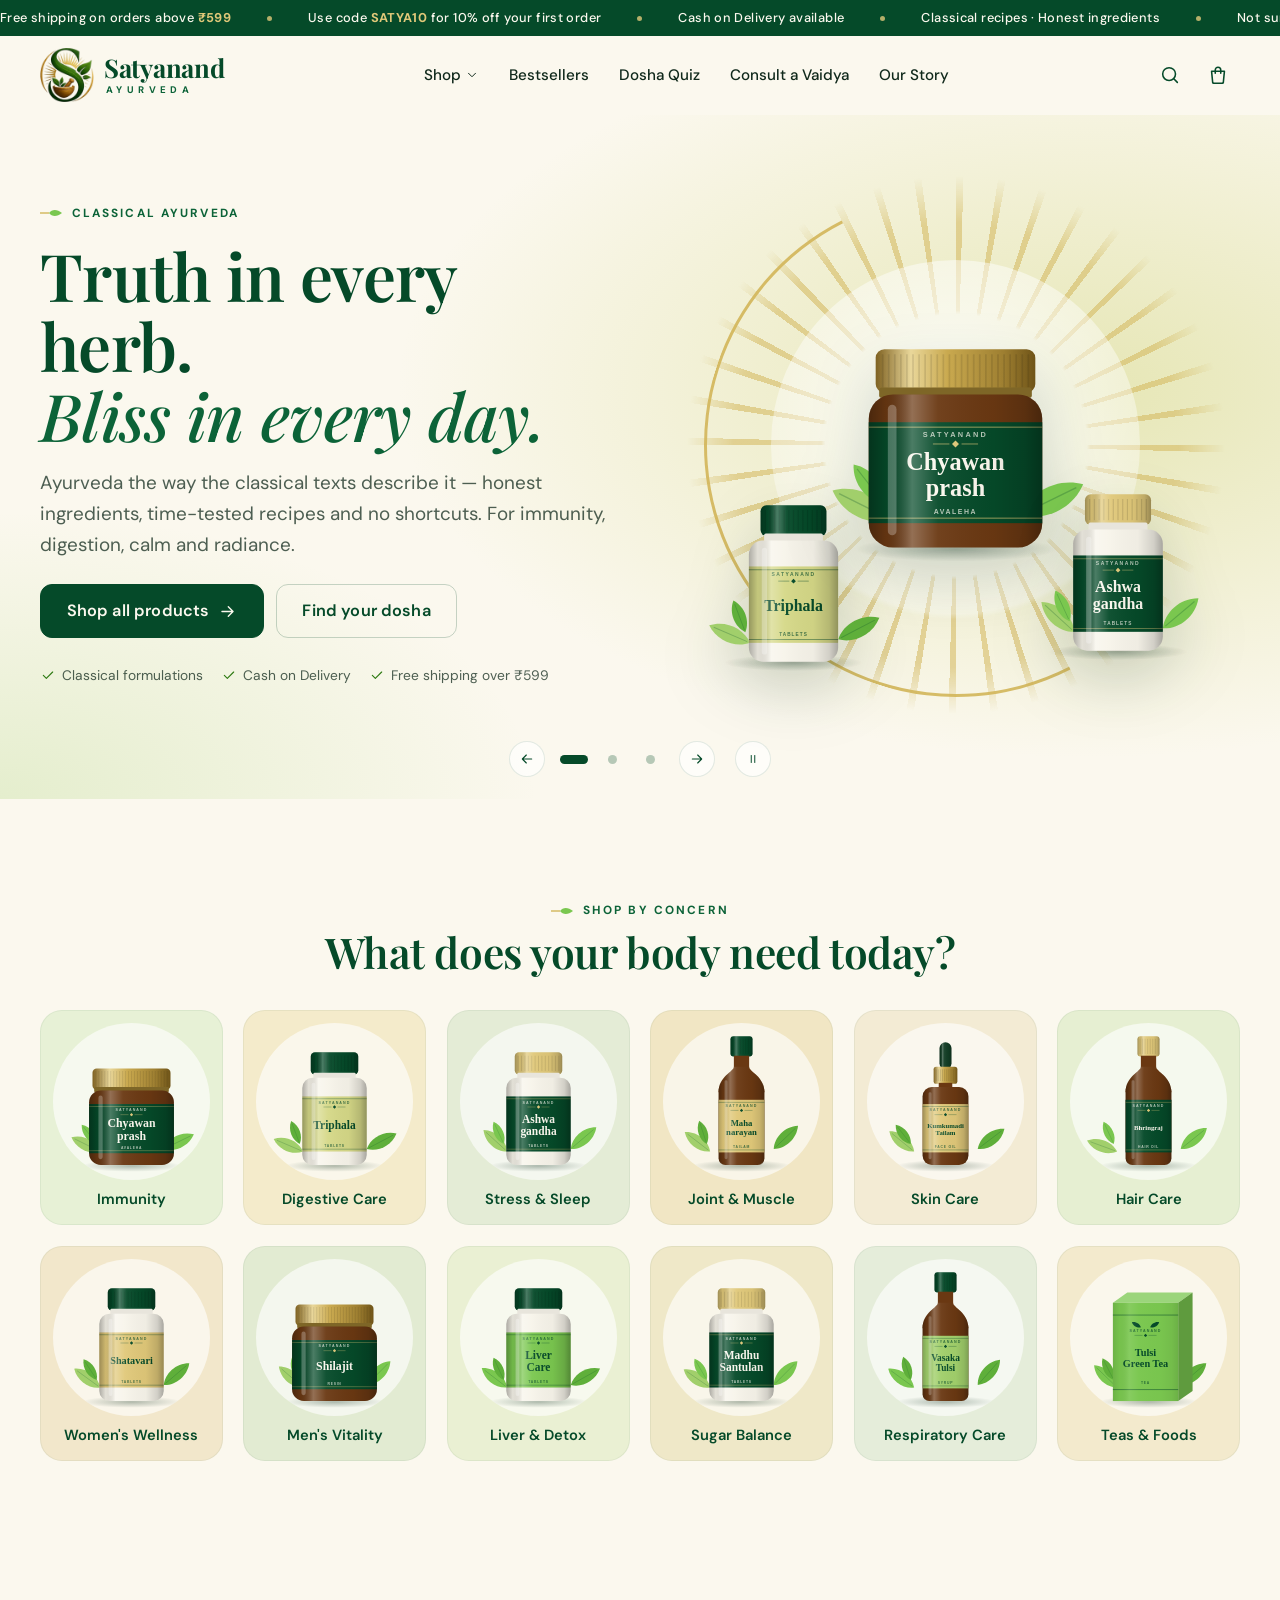
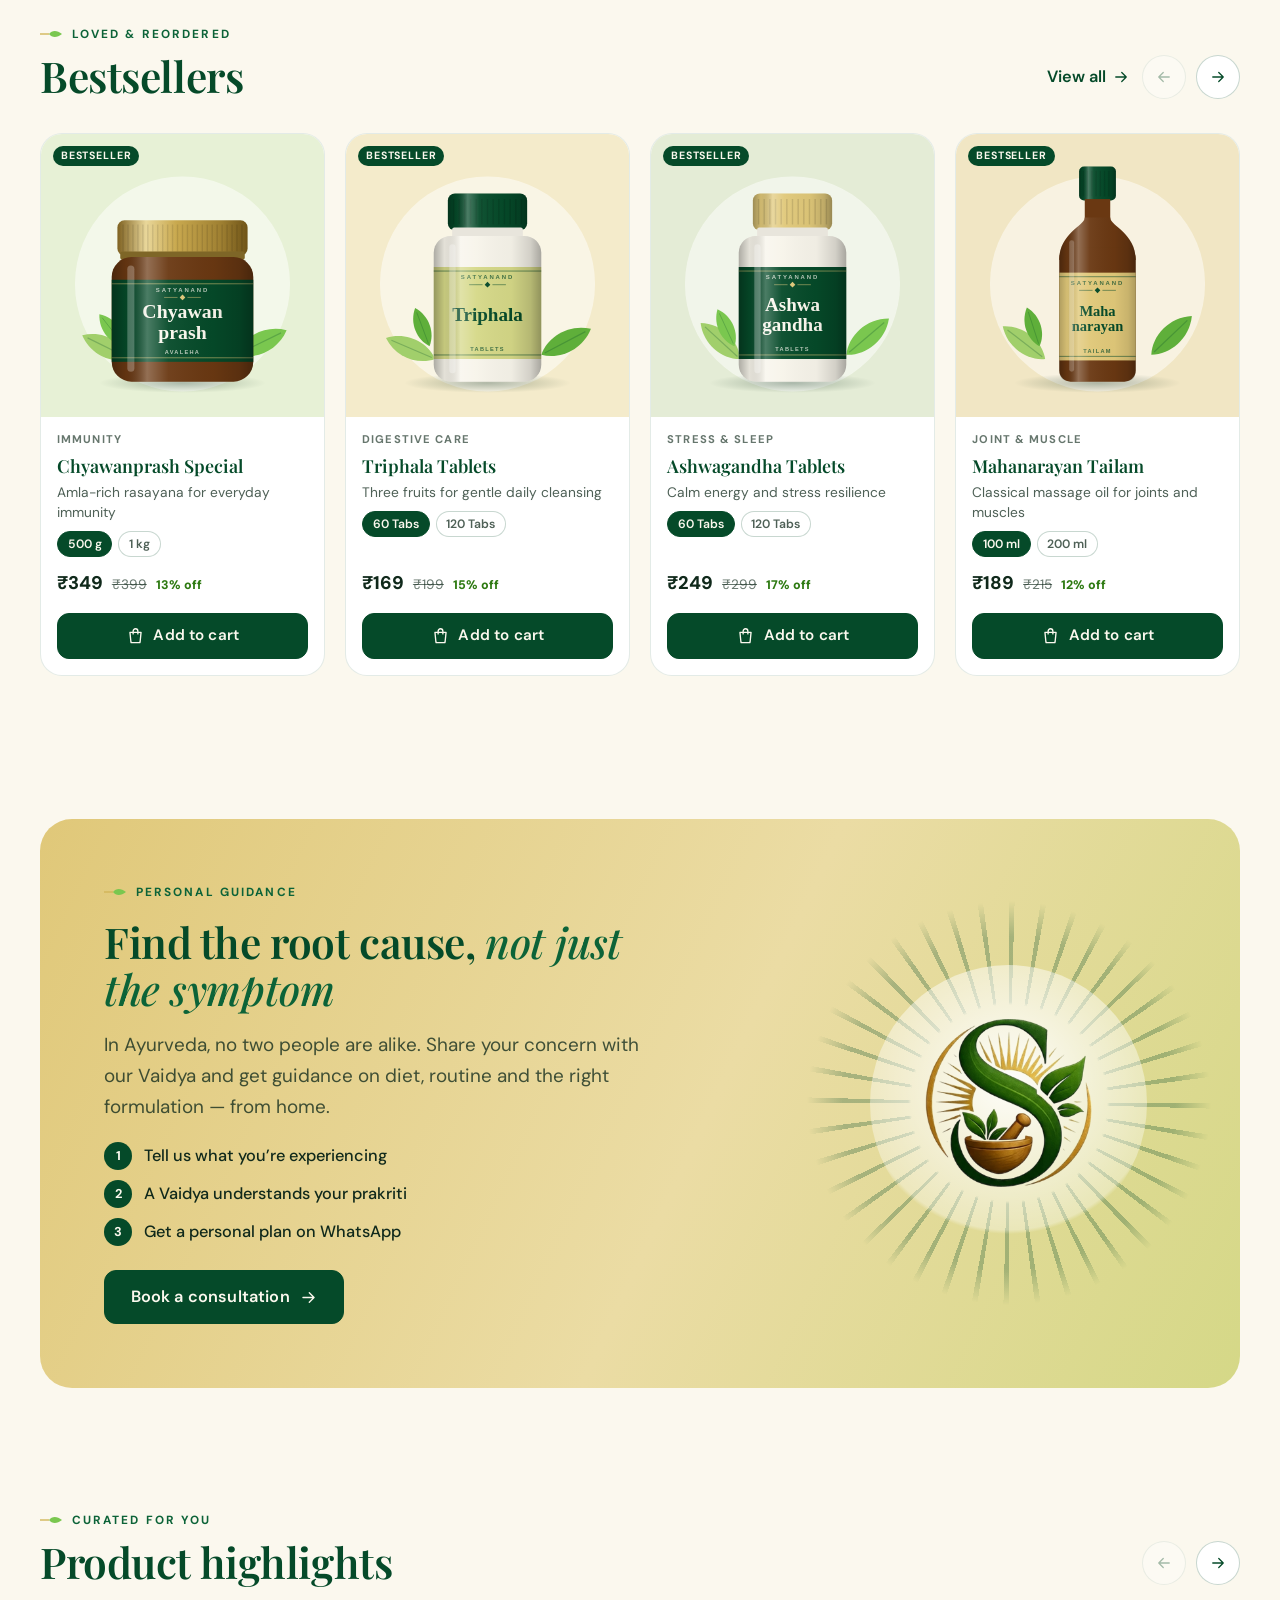
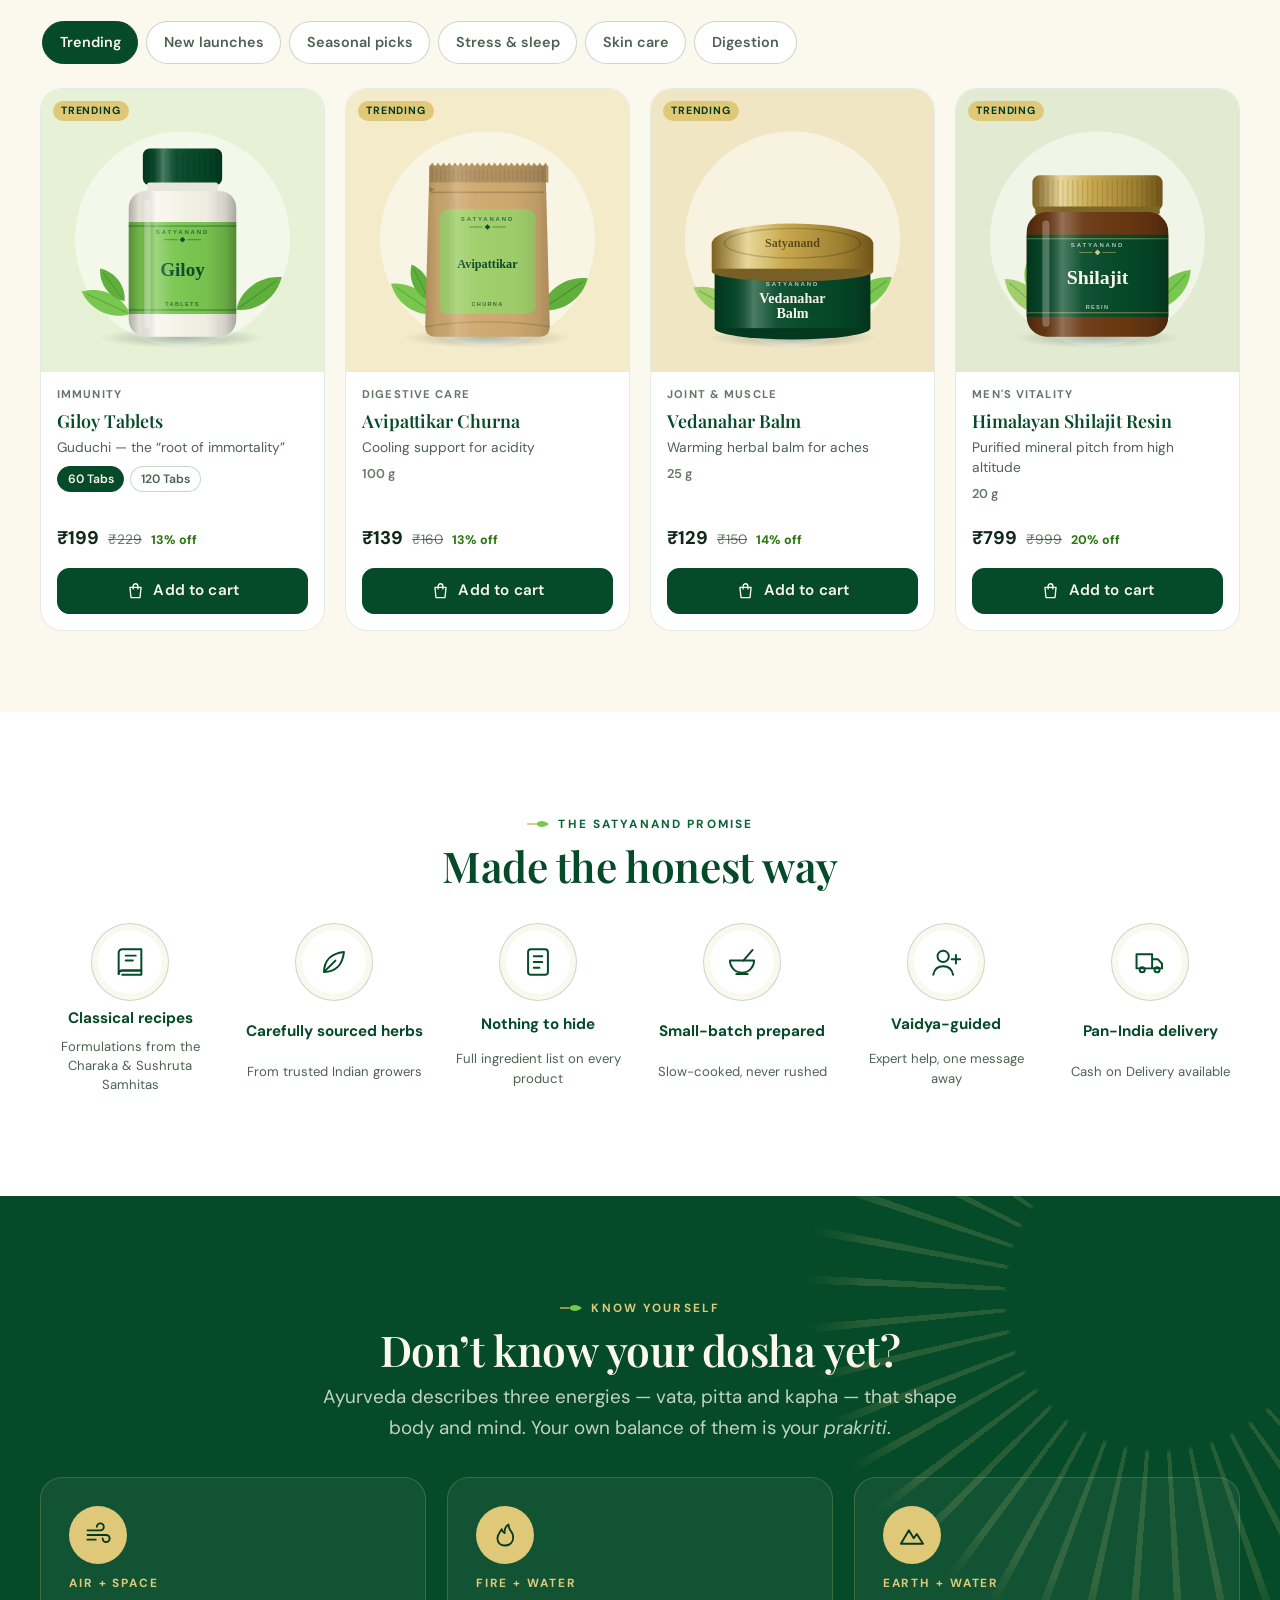
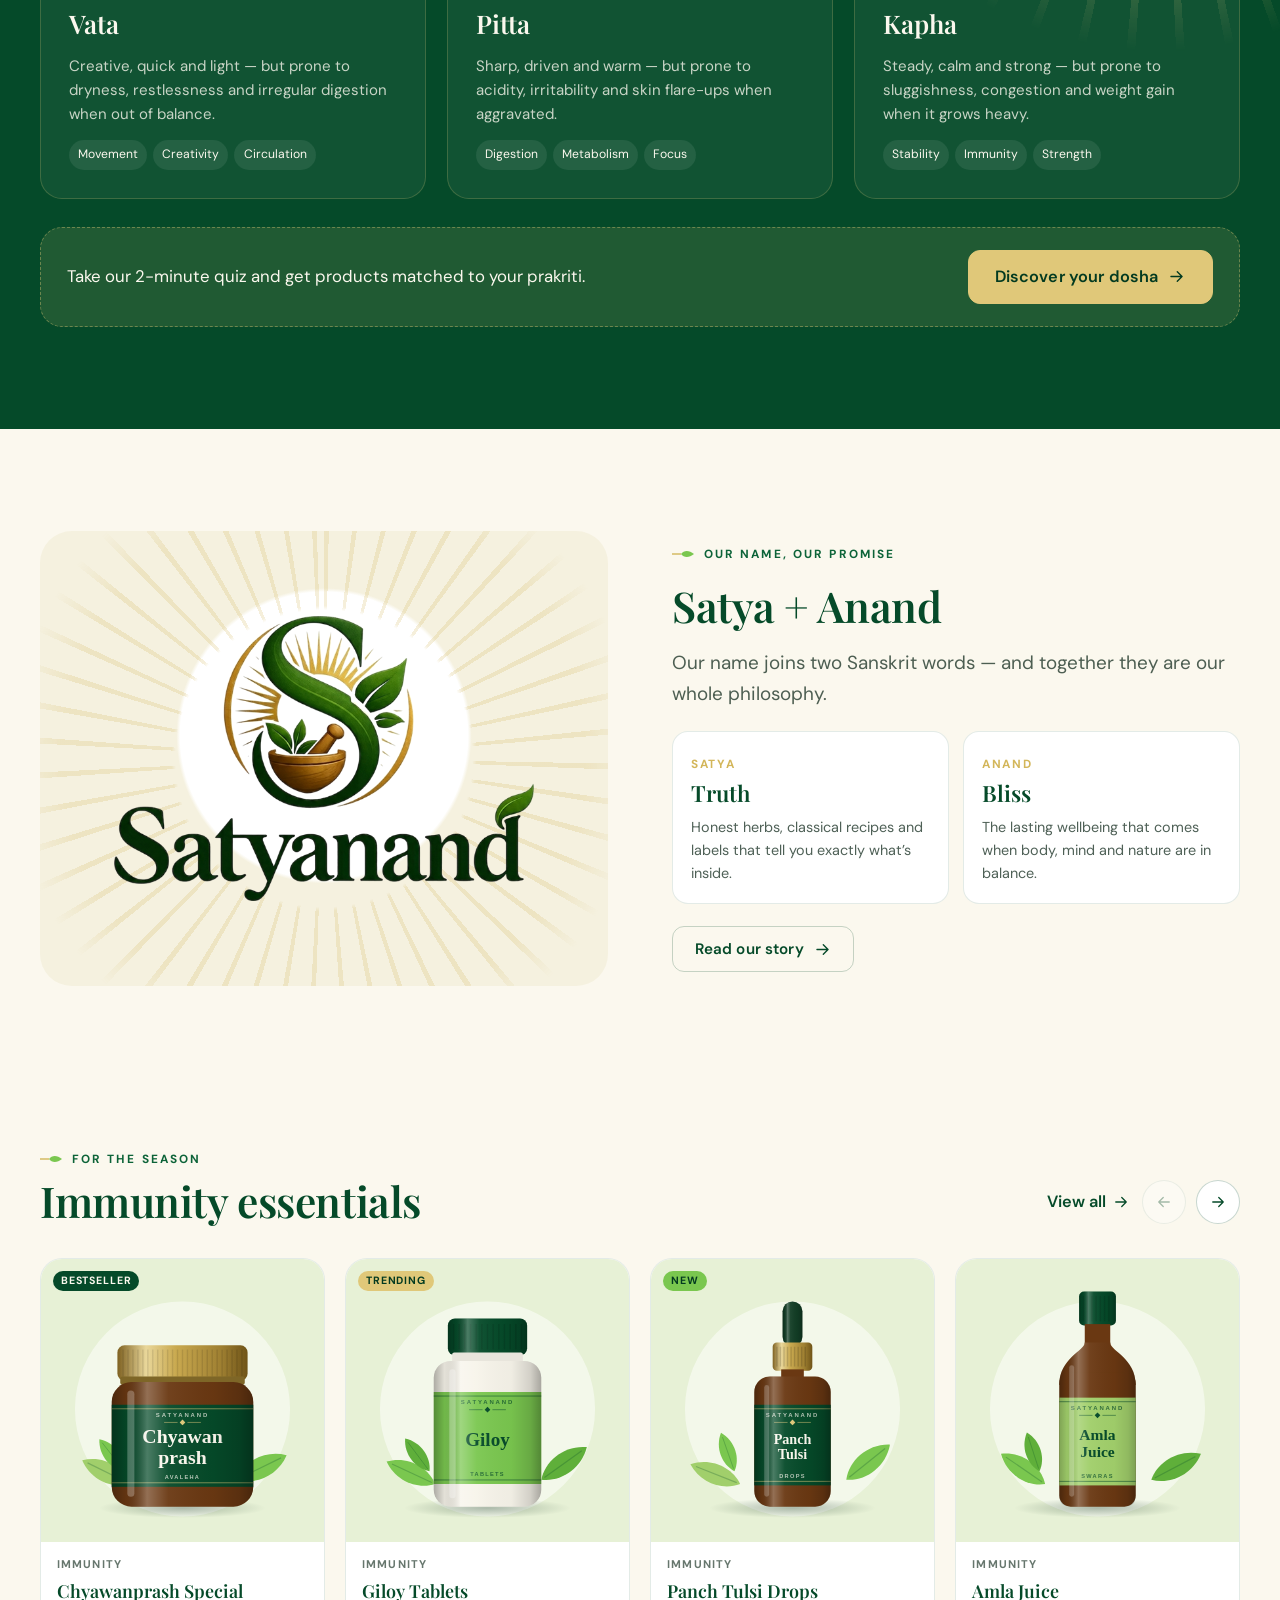
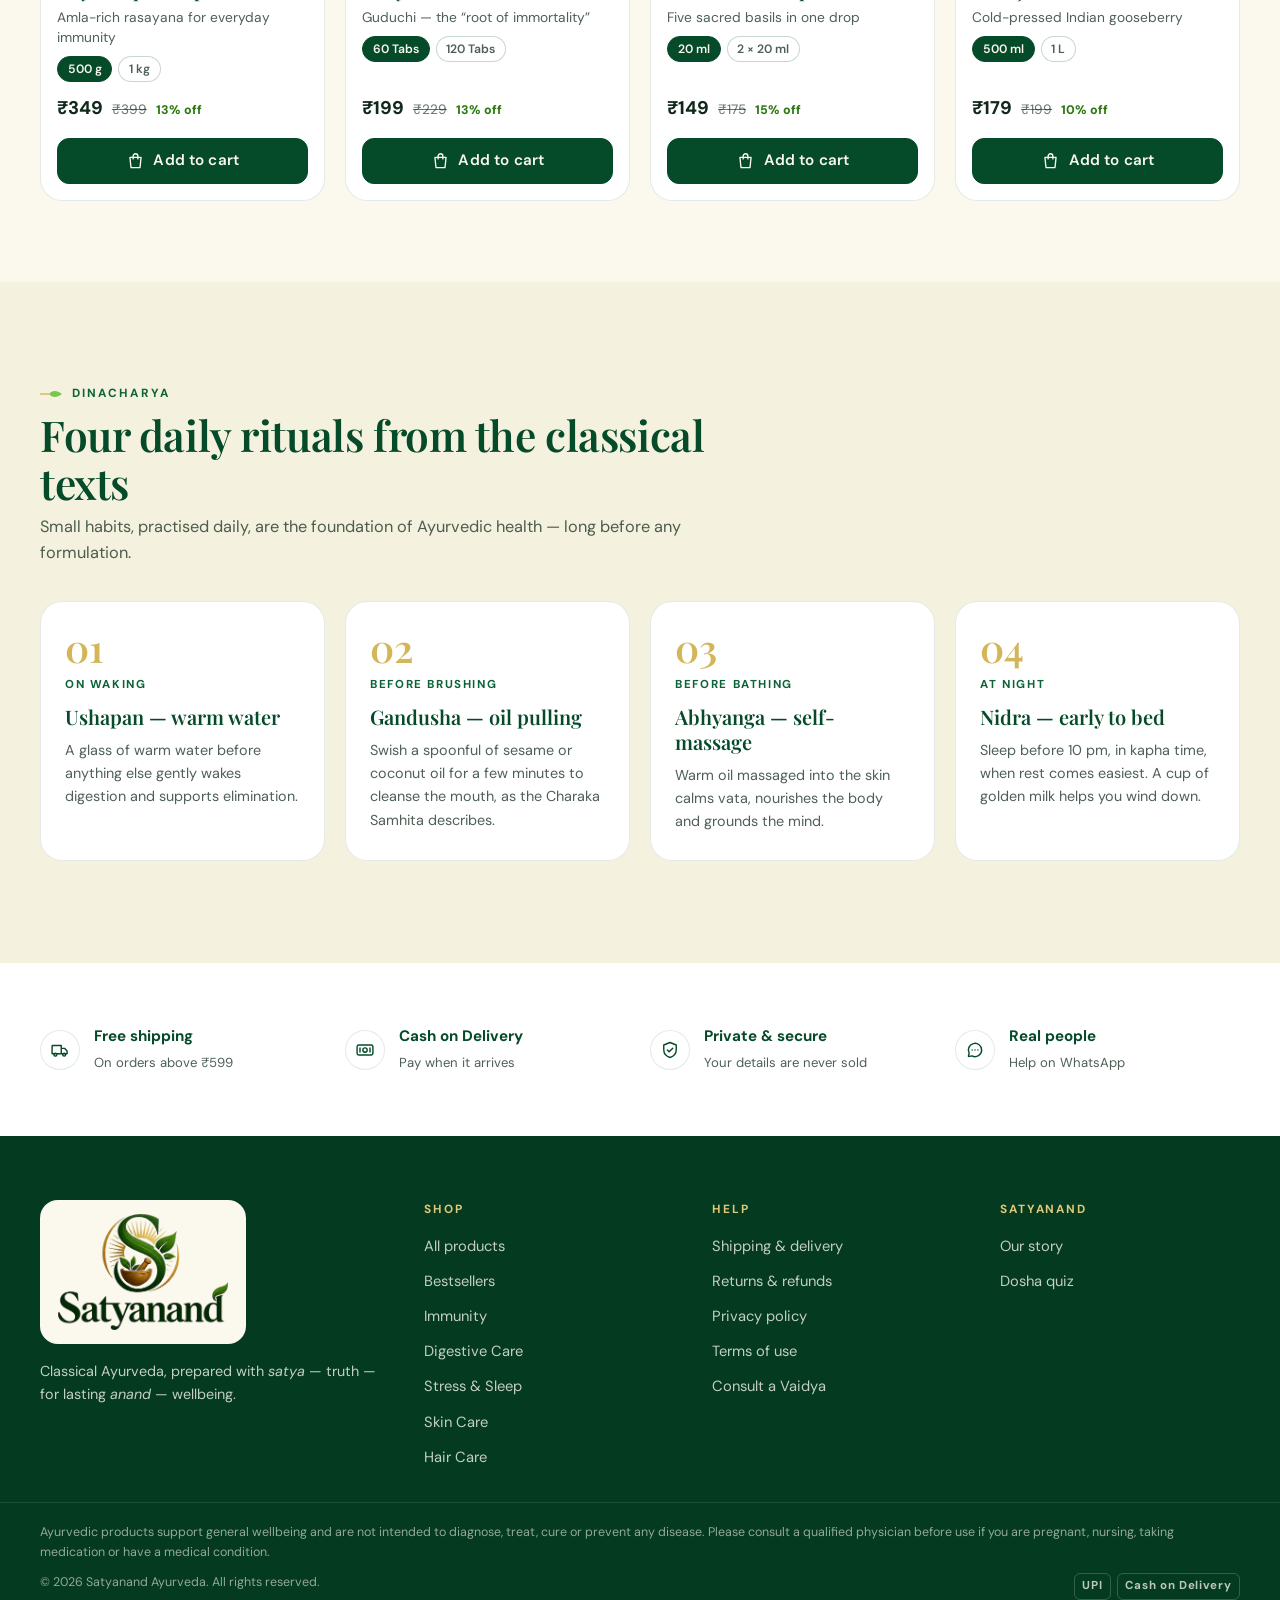
==== index.html @ 4343bd5f "Satyanand Ayurveda storefront Static Ayurvedic e-commerce site: home, shop with faceted filters, pro" ====
<!doctype html>
<html lang="en-IN">
<head>
<meta charset="utf-8">
<meta name="viewport" content="width=device-width, initial-scale=1, viewport-fit=cover">
<title>Satyanand Ayurveda — Authentic Ayurvedic Products Online</title>
<meta name="description" content="Classical Ayurvedic formulations for immunity, digestion, stress, skin and hair — honestly made. Free shipping above ₹599, Cash on Delivery across India.">
<meta name="theme-color" content="#054A29">
<meta property="og:type" content="website">
<meta property="og:site_name" content="Satyanand Ayurveda">
<meta property="og:title" content="Satyanand Ayurveda — Authentic Ayurvedic Products Online">
<meta property="og:description" content="Classical Ayurvedic formulations for immunity, digestion, stress, skin and hair — honestly made. Free shipping above ₹599, Cash on Delivery across India.">
<meta property="og:image" content="assets/img/og-image.jpg">
<meta name="twitter:card" content="summary_large_image">
<link rel="icon" type="image/png" sizes="32x32" href="assets/img/favicon-32.png">
<link rel="apple-touch-icon" href="assets/img/apple-touch-icon.png">
<link rel="manifest" href="site.webmanifest">
<link rel="preconnect" href="https://fonts.googleapis.com">
<link rel="preconnect" href="https://fonts.gstatic.com" crossorigin>
<link rel="stylesheet" href="https://fonts.googleapis.com/css2?family=DM+Sans:opsz,wght@9..40,400..800&family=Playfair+Display:ital,wght@0,500..800;1,500..600&display=swap">
<link rel="stylesheet" href="assets/css/style.css?v=1">
<script>document.documentElement.classList.add('js')</script>
<script defer src="assets/js/config.js?v=1"></script>
<script defer src="assets/js/catalog.js?v=1"></script>
<script defer src="assets/js/packshot.js?v=1"></script>
<script defer src="assets/js/store.js?v=1"></script>
<script defer src="assets/js/home.js?v=1"></script>
</head>
<body data-page="home">

<a class="skip" href="#main">Skip to content</a>

<div class="announce" role="region" aria-label="Offers">
  <div class="announce__track">
    <div class="announce__group">
      <span>Free shipping on orders above <b>₹599</b></span><span class="announce__dot"></span>
      <span>Use code <b>SATYA10</b> for 10% off your first order</span><span class="announce__dot"></span>
      <span>Cash on Delivery available</span><span class="announce__dot"></span>
      <span>Classical recipes · Honest ingredients</span><span class="announce__dot"></span>
      <span>Not sure what to take? <b>Ask us on WhatsApp</b></span><span class="announce__dot"></span>
      <span>Free shipping on orders above <b>₹599</b></span><span class="announce__dot"></span>
      <span>Use code <b>SATYA10</b> for 10% off your first order</span><span class="announce__dot"></span>
      <span>Cash on Delivery available</span><span class="announce__dot"></span>
      <span>Classical recipes · Honest ingredients</span><span class="announce__dot"></span>
      <span>Not sure what to take? <b>Ask us on WhatsApp</b></span><span class="announce__dot"></span>
    </div>
    <div class="announce__group" aria-hidden="true">
      <span>Free shipping on orders above <b>₹599</b></span><span class="announce__dot"></span>
      <span>Use code <b>SATYA10</b> for 10% off your first order</span><span class="announce__dot"></span>
      <span>Cash on Delivery available</span><span class="announce__dot"></span>
      <span>Classical recipes · Honest ingredients</span><span class="announce__dot"></span>
      <span>Not sure what to take? <b>Ask us on WhatsApp</b></span><span class="announce__dot"></span>
      <span>Free shipping on orders above <b>₹599</b></span><span class="announce__dot"></span>
      <span>Use code <b>SATYA10</b> for 10% off your first order</span><span class="announce__dot"></span>
      <span>Cash on Delivery available</span><span class="announce__dot"></span>
      <span>Classical recipes · Honest ingredients</span><span class="announce__dot"></span>
      <span>Not sure what to take? <b>Ask us on WhatsApp</b></span><span class="announce__dot"></span>
    </div>
  </div>
</div>

<header class="site-header" data-header>
  <div class="wrap site-header__inner">
    <button class="icon-btn menu-btn" type="button" data-menu-open aria-controls="menu" aria-expanded="false" aria-label="Open menu"><svg class="i" viewBox="0 0 24 24" width="24" height="24" fill="none" stroke="currentColor" stroke-width="1.7" stroke-linecap="round" stroke-linejoin="round" aria-hidden="true" focusable="false"><path d="M4 7h16M4 12h16M4 17h11"/></svg></button>

    <a class="brand" href="index.html" aria-label="Satyanand Ayurveda — home">
      <img src="assets/img/emblem-128.png" alt="" width="54" height="54">
      <span class="brand__text"><span class="brand__name">Satyanand</span><span class="brand__sub">Ayurveda</span></span>
    </a>

    <nav class="primary-nav" aria-label="Main">
      <ul>
        <li class="has-mega">
          <a href="shop.html" data-nav="shop">Shop <svg class="i caret" viewBox="0 0 24 24" width="24" height="24" fill="none" stroke="currentColor" stroke-width="1.7" stroke-linecap="round" stroke-linejoin="round" aria-hidden="true" focusable="false"><path d="m6 9 6 6 6-6"/></svg></a>
          <div class="mega">
            <div class="wrap mega__inner">
              <div>
                <p class="mega__title">Everyday health</p>
                <ul class="mega__list">
                  <li><a href="shop.html?cat=immunity">Immunity<small>Everyday defence</small></a></li>
                  <li><a href="shop.html?cat=digestion">Digestive Care<small>Kindle agni, soothe the gut</small></a></li>
                  <li><a href="shop.html?cat=stress-sleep">Stress &amp; Sleep<small>A calmer mind, deeper rest</small></a></li>
                  <li><a href="shop.html?cat=joint-care">Joint &amp; Muscle<small>Move freely</small></a></li>
                  <li><a href="shop.html?cat=respiratory">Respiratory Care<small>Breathe easy</small></a></li>
                </ul>
              </div>
              <div>
                <p class="mega__title">Beauty &amp; vitality</p>
                <ul class="mega__list">
                  <li><a href="shop.html?cat=skin-care">Skin Care<small>Radiance through ritual</small></a></li>
                  <li><a href="shop.html?cat=hair-care">Hair Care<small>Rooted and strong</small></a></li>
                  <li><a href="shop.html?cat=womens-wellness">Women’s Wellness<small>Balance through every phase</small></a></li>
                  <li><a href="shop.html?cat=mens-vitality">Men’s Vitality<small>Stamina and strength</small></a></li>
                </ul>
              </div>
              <div>
                <p class="mega__title">Care &amp; kitchen</p>
                <ul class="mega__list">
                  <li><a href="shop.html?cat=liver-detox">Liver &amp; Detox<small>Cleanse and restore</small></a></li>
                  <li><a href="shop.html?cat=sugar-balance">Sugar Balance<small>Healthy metabolism</small></a></li>
                  <li><a href="shop.html?cat=teas-foods">Teas &amp; Foods<small>Ayurveda for your kitchen</small></a></li>
                  <li><a href="shop.html">All products<small>The full range</small></a></li>
                </ul>
              </div>
              <div class="mega__promo">
                <h3>Know your dosha, choose better</h3>
                <p>Ten questions, two minutes, products matched to your prakriti.</p>
                <a class="btn btn--gold btn--sm" href="dosha-quiz.html">Take the quiz <svg class="i" viewBox="0 0 24 24" width="24" height="24" fill="none" stroke="currentColor" stroke-width="1.7" stroke-linecap="round" stroke-linejoin="round" aria-hidden="true" focusable="false"><path d="M5 12h14M13 6l6 6-6 6"/></svg></a>
              </div>
            </div>
          </div>
        </li>
        <li><a href="shop.html?badge=bestseller" data-nav="bestsellers">Bestsellers</a></li>
        <li><a href="dosha-quiz.html" data-nav="quiz">Dosha Quiz</a></li>
        <li><a href="consult.html" data-nav="consult">Consult a Vaidya</a></li>
        <li><a href="about.html" data-nav="about">Our Story</a></li>
      </ul>
    </nav>

    <div class="site-header__actions">
      <button class="icon-btn" type="button" data-search-open aria-controls="search" aria-expanded="false" aria-label="Search products"><svg class="i" viewBox="0 0 24 24" width="24" height="24" fill="none" stroke="currentColor" stroke-width="1.7" stroke-linecap="round" stroke-linejoin="round" aria-hidden="true" focusable="false"><circle cx="11" cy="11" r="7"/><path d="m20 20-3.6-3.6"/></svg></button>
      <button class="icon-btn cart-btn" type="button" data-cart-open aria-controls="cart" aria-expanded="false" aria-label="Cart"><svg class="i" viewBox="0 0 24 24" width="24" height="24" fill="none" stroke="currentColor" stroke-width="1.7" stroke-linecap="round" stroke-linejoin="round" aria-hidden="true" focusable="false"><path d="M5 8h14l-1.2 12.2a1 1 0 0 1-1 .8H7.2a1 1 0 0 1-1-.8L5 8Z"/><path d="M9 10V6.5a3 3 0 0 1 6 0V10"/></svg><span class="cart-count" data-cart-count hidden>0</span></button>
    </div>
  </div>
</header>

<div class="drawer drawer--left" id="menu" role="dialog" aria-modal="true" aria-label="Menu" hidden>
  <div class="drawer__scrim" data-close></div>
  <div class="drawer__panel">
    <div class="drawer__head">
      <a class="brand" href="index.html" aria-label="Satyanand Ayurveda — home">
        <img src="assets/img/emblem-128.png" alt="" width="44" height="44">
        <span class="brand__text"><span class="brand__name">Satyanand</span><span class="brand__sub">Ayurveda</span></span>
      </a>
      <button class="icon-btn" type="button" data-close aria-label="Close menu"><svg class="i" viewBox="0 0 24 24" width="24" height="24" fill="none" stroke="currentColor" stroke-width="1.7" stroke-linecap="round" stroke-linejoin="round" aria-hidden="true" focusable="false"><path d="M6 6l12 12M18 6 6 18"/></svg></button>
    </div>
    <div class="drawer__body">
      <nav class="menu-nav" aria-label="Menu">
        <a href="shop.html">Shop all <svg class="i" viewBox="0 0 24 24" width="24" height="24" fill="none" stroke="currentColor" stroke-width="1.7" stroke-linecap="round" stroke-linejoin="round" aria-hidden="true" focusable="false"><path d="M5 12h14M13 6l6 6-6 6"/></svg></a>
        <a href="shop.html?badge=bestseller">Bestsellers <svg class="i" viewBox="0 0 24 24" width="24" height="24" fill="none" stroke="currentColor" stroke-width="1.7" stroke-linecap="round" stroke-linejoin="round" aria-hidden="true" focusable="false"><path d="M5 12h14M13 6l6 6-6 6"/></svg></a>
        <a href="dosha-quiz.html">Dosha Quiz <svg class="i" viewBox="0 0 24 24" width="24" height="24" fill="none" stroke="currentColor" stroke-width="1.7" stroke-linecap="round" stroke-linejoin="round" aria-hidden="true" focusable="false"><path d="M5 12h14M13 6l6 6-6 6"/></svg></a>
        <a href="consult.html">Consult a Vaidya <svg class="i" viewBox="0 0 24 24" width="24" height="24" fill="none" stroke="currentColor" stroke-width="1.7" stroke-linecap="round" stroke-linejoin="round" aria-hidden="true" focusable="false"><path d="M5 12h14M13 6l6 6-6 6"/></svg></a>
        <a href="about.html">Our Story <svg class="i" viewBox="0 0 24 24" width="24" height="24" fill="none" stroke="currentColor" stroke-width="1.7" stroke-linecap="round" stroke-linejoin="round" aria-hidden="true" focusable="false"><path d="M5 12h14M13 6l6 6-6 6"/></svg></a>
      </nav>
      <p class="menu-label">Shop by category</p>
      <div class="menu-cats">
        <a href="shop.html?cat=immunity">Immunity</a>
        <a href="shop.html?cat=digestion">Digestive Care</a>
        <a href="shop.html?cat=stress-sleep">Stress &amp; Sleep</a>
        <a href="shop.html?cat=joint-care">Joint &amp; Muscle</a>
        <a href="shop.html?cat=skin-care">Skin Care</a>
        <a href="shop.html?cat=hair-care">Hair Care</a>
        <a href="shop.html?cat=womens-wellness">Women’s Wellness</a>
        <a href="shop.html?cat=mens-vitality">Men’s Vitality</a>
        <a href="shop.html?cat=liver-detox">Liver &amp; Detox</a>
        <a href="shop.html?cat=sugar-balance">Sugar Balance</a>
        <a href="shop.html?cat=respiratory">Respiratory</a>
        <a href="shop.html?cat=teas-foods">Teas &amp; Foods</a>
      </div>
      <div data-wa-wrap>
        <p class="menu-label">Need help choosing?</p>
        <a class="btn btn--wa btn--block" style="margin-top:10px" href="#" data-wa="Hello Satyanand Ayurveda, I'd like help choosing a product."><svg class="i" viewBox="0 0 24 24" width="24" height="24" aria-hidden="true" focusable="false"><path fill="currentColor" d="M12.04 2a9.9 9.9 0 0 0-8.59 14.86L2 22l5.27-1.38A9.9 9.9 0 1 0 12.04 2Zm0 18.13a8.2 8.2 0 0 1-4.19-1.15l-.3-.18-3.12.82.83-3.04-.2-.31a8.23 8.23 0 1 1 6.98 3.86Zm4.51-6.16c-.25-.12-1.47-.72-1.7-.8-.23-.09-.39-.13-.56.12-.16.25-.64.8-.79.97-.14.16-.29.19-.54.06a6.73 6.73 0 0 1-3.34-2.92c-.25-.43.25-.4.72-1.34.08-.16.04-.3-.02-.43l-.76-1.83c-.2-.48-.4-.41-.56-.42h-.47a.9.9 0 0 0-.66.31 2.76 2.76 0 0 0-.86 2.05 4.8 4.8 0 0 0 1 2.55 11 11 0 0 0 4.2 3.71c1.57.68 2.18.73 2.97.62.48-.07 1.47-.6 1.68-1.18.2-.58.2-1.08.14-1.18-.06-.1-.23-.17-.48-.29Z"/></svg> Chat on WhatsApp</a>
      </div>
    </div>
  </div>
</div>

<main id="main">

  <!-- ============ HERO ============ -->
  <section class="hero" data-hero aria-roledescription="carousel" aria-label="Featured">
    <div class="hero__viewport">
      <div class="hero__track" data-hero-track aria-live="off">

        <div class="slide slide--cream" role="group" aria-roledescription="slide" aria-label="1 of 3">
          <div class="wrap slide__inner">
            <div class="slide__text">
              <span class="eyebrow">Classical Ayurveda</span>
              <h1 class="h1">Truth in every herb.<br><em>Bliss in every day.</em></h1>
              <p class="lead">Ayurveda the way the classical texts describe it — honest ingredients, time-tested recipes and no shortcuts. For immunity, digestion, calm and radiance.</p>
              <div class="slide__ctas">
                <a class="btn btn--primary btn--lg" href="shop.html">Shop all products <svg class="i" viewBox="0 0 24 24" width="24" height="24" fill="none" stroke="currentColor" stroke-width="1.7" stroke-linecap="round" stroke-linejoin="round" aria-hidden="true" focusable="false"><path d="M5 12h14M13 6l6 6-6 6"/></svg></a>
                <a class="btn btn--outline btn--lg" href="dosha-quiz.html">Find your dosha</a>
              </div>
              <ul class="slide__ticks">
                <li><svg class="i" viewBox="0 0 24 24" width="24" height="24" fill="none" stroke="currentColor" stroke-width="1.7" stroke-linecap="round" stroke-linejoin="round" aria-hidden="true" focusable="false"><path d="m5 12.5 4.5 4.5L19 7.5"/></svg> Classical formulations</li>
                <li><svg class="i" viewBox="0 0 24 24" width="24" height="24" fill="none" stroke="currentColor" stroke-width="1.7" stroke-linecap="round" stroke-linejoin="round" aria-hidden="true" focusable="false"><path d="m5 12.5 4.5 4.5L19 7.5"/></svg> Cash on Delivery</li>
                <li><svg class="i" viewBox="0 0 24 24" width="24" height="24" fill="none" stroke="currentColor" stroke-width="1.7" stroke-linecap="round" stroke-linejoin="round" aria-hidden="true" focusable="false"><path d="m5 12.5 4.5 4.5L19 7.5"/></svg> Free shipping over ₹599</li>
              </ul>
            </div>
            <div class="slide__art">
              <div class="art">
                <span class="art__sun"></span><span class="art__disc"></span><span class="art__arc"></span>
                <img class="art__left" data-packshot="triphala-tablets" data-bare src="[data-uri]" alt="" width="400" height="400">
                <img class="art__main" data-packshot="chyawanprash" data-bare src="[data-uri]" alt="Satyanand Chyawanprash Special" width="400" height="400">
                <img class="art__right" data-packshot="ashwagandha-tablets" data-bare src="[data-uri]" alt="" width="400" height="400">
              </div>
            </div>
          </div>
        </div>

        <div class="slide slide--forest on-dark" role="group" aria-roledescription="slide" aria-label="2 of 3">
          <div class="wrap slide__inner">
            <div class="slide__text">
              <span class="eyebrow">Seasonal ritual</span>
              <h2 class="h1">Build your <em>winter shield</em> the classical way</h2>
              <p class="lead">Chyawanprash, Giloy and Panch Tulsi — the trio Ayurveda has trusted through every change of season.</p>
              <p class="offer-tag">Save up to <b>15%</b> on immunity essentials</p>
              <div class="slide__ctas">
                <a class="btn btn--gold btn--lg" href="shop.html?cat=immunity">Shop immunity <svg class="i" viewBox="0 0 24 24" width="24" height="24" fill="none" stroke="currentColor" stroke-width="1.7" stroke-linecap="round" stroke-linejoin="round" aria-hidden="true" focusable="false"><path d="M5 12h14M13 6l6 6-6 6"/></svg></a>
                <a class="btn btn--outline btn--lg" href="product.html?id=chyawanprash">View Chyawanprash</a>
              </div>
            </div>
            <div class="slide__art">
              <div class="art" style="--ray:rgba(224,200,121,.4)">
                <span class="art__sun"></span><span class="art__disc"></span><span class="art__arc"></span>
                <img class="art__left" data-packshot="tulsi-drops" data-bare src="[data-uri]" alt="" width="400" height="400" loading="lazy">
                <img class="art__main" data-packshot="giloy-tablets" data-bare src="[data-uri]" alt="Satyanand Giloy Tablets" width="400" height="400" loading="lazy">
                <img class="art__right" data-packshot="chyawanprash" data-bare src="[data-uri]" alt="" width="400" height="400" loading="lazy">
              </div>
            </div>
          </div>
        </div>

        <div class="slide slide--gold" role="group" aria-roledescription="slide" aria-label="3 of 3">
          <div class="wrap slide__inner">
            <div class="slide__text">
              <span class="eyebrow">Beauty rituals</span>
              <h2 class="h1">The saffron secret to <em>radiant skin</em></h2>
              <p class="lead">Kumkumadi Tailam, Haldi Chandan Ubtan and pure Gulab Jal — beauty rituals from the classical texts, made the slow way.</p>
              <div class="slide__ctas">
                <a class="btn btn--primary btn--lg" href="shop.html?cat=skin-care">Shop skin care <svg class="i" viewBox="0 0 24 24" width="24" height="24" fill="none" stroke="currentColor" stroke-width="1.7" stroke-linecap="round" stroke-linejoin="round" aria-hidden="true" focusable="false"><path d="M5 12h14M13 6l6 6-6 6"/></svg></a>
                <a class="btn btn--outline btn--lg" href="product.html?id=kumkumadi-tailam">Explore Kumkumadi</a>
              </div>
            </div>
            <div class="slide__art">
              <div class="art" style="--ray:rgba(5,74,41,.22)">
                <span class="art__sun"></span><span class="art__disc"></span><span class="art__arc"></span>
                <img class="art__left" data-packshot="haldi-chandan-ubtan" data-bare src="[data-uri]" alt="" width="400" height="400" loading="lazy">
                <img class="art__main" data-packshot="kumkumadi-tailam" data-bare src="[data-uri]" alt="Satyanand Kumkumadi Tailam" width="400" height="400" loading="lazy">
                <img class="art__right" data-packshot="rose-water" data-bare src="[data-uri]" alt="" width="400" height="400" loading="lazy">
              </div>
            </div>
          </div>
        </div>

      </div>
    </div>

    <div class="hero__controls">
      <button class="hero__ctrl hero__ctrl--prev" type="button" data-hero-prev aria-label="Previous slide"><svg class="i" viewBox="0 0 24 24" width="24" height="24" fill="none" stroke="currentColor" stroke-width="1.7" stroke-linecap="round" stroke-linejoin="round" aria-hidden="true" focusable="false"><path d="M5 12h14M13 6l6 6-6 6"/></svg></button>
      <div class="hero__dots" data-hero-dots></div>
      <button class="hero__ctrl" type="button" data-hero-next aria-label="Next slide"><svg class="i" viewBox="0 0 24 24" width="24" height="24" fill="none" stroke="currentColor" stroke-width="1.7" stroke-linecap="round" stroke-linejoin="round" aria-hidden="true" focusable="false"><path d="M5 12h14M13 6l6 6-6 6"/></svg></button>
      <button class="hero__ctrl hero__pause" type="button" data-hero-pause aria-label="Pause slideshow"><svg class="i" viewBox="0 0 24 24" width="24" height="24" fill="none" stroke="currentColor" stroke-width="1.7" stroke-linecap="round" stroke-linejoin="round" aria-hidden="true" focusable="false"><path d="M9 6v12M15 6v12"/></svg></button>
    </div>
  </section>

  <!-- ============ CATEGORIES ============ -->
  <section class="section" aria-labelledby="cat-title">
    <div class="wrap">
      <div class="sec-head sec-head--center" data-reveal>
        <div class="sec-head__text">
          <span class="eyebrow">Shop by concern</span>
          <h2 class="h2" id="cat-title">What does your body need today?</h2>
        </div>
      </div>
      <div class="cats" data-categories data-reveal></div>
    </div>
  </section>

  <!-- ============ BESTSELLERS ============ -->
  <section class="section section--tight" aria-labelledby="best-title">
    <div class="wrap rail" data-rail>
      <div class="sec-head">
        <div class="sec-head__text">
          <span class="eyebrow">Loved &amp; reordered</span>
          <h2 class="h2" id="best-title">Bestsellers</h2>
        </div>
        <div class="sec-head__tools">
          <a class="link-arrow" href="shop.html?badge=bestseller">View all <svg class="i" viewBox="0 0 24 24" width="24" height="24" fill="none" stroke="currentColor" stroke-width="1.7" stroke-linecap="round" stroke-linejoin="round" aria-hidden="true" focusable="false"><path d="M5 12h14M13 6l6 6-6 6"/></svg></a>
          <button class="round-btn round-btn--prev" type="button" data-rail-prev aria-label="Scroll bestsellers left"><svg class="i" viewBox="0 0 24 24" width="24" height="24" fill="none" stroke="currentColor" stroke-width="1.7" stroke-linecap="round" stroke-linejoin="round" aria-hidden="true" focusable="false"><path d="M5 12h14M13 6l6 6-6 6"/></svg></button>
          <button class="round-btn" type="button" data-rail-next aria-label="Scroll bestsellers right"><svg class="i" viewBox="0 0 24 24" width="24" height="24" fill="none" stroke="currentColor" stroke-width="1.7" stroke-linecap="round" stroke-linejoin="round" aria-hidden="true" focusable="false"><path d="M5 12h14M13 6l6 6-6 6"/></svg></button>
        </div>
      </div>
      <div class="rail__track" data-rail-track data-products="badge:bestseller"></div>
    </div>
  </section>

  <!-- ============ CONSULT ============ -->
  <section class="section section--tight">
    <div class="wrap">
      <div class="consult" data-reveal>
        <div class="consult__text">
          <span class="eyebrow">Personal guidance</span>
          <h2 class="h2">Find the root cause, <em>not just the symptom</em></h2>
          <p class="lead">In Ayurveda, no two people are alike. Share your concern with our Vaidya and get guidance on diet, routine and the right formulation — from home.</p>
          <ol class="consult__steps">
            <li><b>1</b>Tell us what you’re experiencing</li>
            <li><b>2</b>A Vaidya understands your prakriti</li>
            <li><b>3</b>Get a personal plan on WhatsApp</li>
          </ol>
          <a class="btn btn--primary btn--lg" href="consult.html">Book a consultation <svg class="i" viewBox="0 0 24 24" width="24" height="24" fill="none" stroke="currentColor" stroke-width="1.7" stroke-linecap="round" stroke-linejoin="round" aria-hidden="true" focusable="false"><path d="M5 12h14M13 6l6 6-6 6"/></svg></a>
        </div>
        <div class="consult__art" aria-hidden="true">
          <div class="art">
            <span class="art__sun"></span><span class="art__disc"></span>
            <img class="art__emblem" src="assets/img/emblem.png" alt="" width="256" height="256" loading="lazy" decoding="async">
          </div>
        </div>
      </div>
    </div>
  </section>

  <!-- ============ HIGHLIGHTS (tabs) ============ -->
  <section class="section section--tight" aria-labelledby="hl-title">
    <div class="wrap rail" data-rail>
      <div class="sec-head">
        <div class="sec-head__text">
          <span class="eyebrow">Curated for you</span>
          <h2 class="h2" id="hl-title">Product highlights</h2>
        </div>
        <div class="sec-head__tools">
          <button class="round-btn round-btn--prev" type="button" data-rail-prev aria-label="Scroll highlights left"><svg class="i" viewBox="0 0 24 24" width="24" height="24" fill="none" stroke="currentColor" stroke-width="1.7" stroke-linecap="round" stroke-linejoin="round" aria-hidden="true" focusable="false"><path d="M5 12h14M13 6l6 6-6 6"/></svg></button>
          <button class="round-btn" type="button" data-rail-next aria-label="Scroll highlights right"><svg class="i" viewBox="0 0 24 24" width="24" height="24" fill="none" stroke="currentColor" stroke-width="1.7" stroke-linecap="round" stroke-linejoin="round" aria-hidden="true" focusable="false"><path d="M5 12h14M13 6l6 6-6 6"/></svg></button>
        </div>
      </div>
      <div class="tabs" role="tablist" aria-label="Highlights" data-tabs>
        <button class="tab" type="button" role="tab" id="tab-trending" aria-controls="hl-panel" aria-selected="true" data-tab="badge:trending">Trending</button>
        <button class="tab" type="button" role="tab" id="tab-new" aria-controls="hl-panel" aria-selected="false" tabindex="-1" data-tab="badge:new">New launches</button>
        <button class="tab" type="button" role="tab" id="tab-seasonal" aria-controls="hl-panel" aria-selected="false" tabindex="-1" data-tab="badge:seasonal">Seasonal picks</button>
        <button class="tab" type="button" role="tab" id="tab-sleep" aria-controls="hl-panel" aria-selected="false" tabindex="-1" data-tab="category:stress-sleep">Stress &amp; sleep</button>
        <button class="tab" type="button" role="tab" id="tab-skin" aria-controls="hl-panel" aria-selected="false" tabindex="-1" data-tab="category:skin-care">Skin care</button>
        <button class="tab" type="button" role="tab" id="tab-digest" aria-controls="hl-panel" aria-selected="false" tabindex="-1" data-tab="category:digestion">Digestion</button>
      </div>
      <div class="rail__track" id="hl-panel" role="tabpanel" aria-labelledby="tab-trending" data-rail-track data-products="badge:trending"></div>
    </div>
  </section>

  <!-- ============ PROMISE ============ -->
  <section class="section section--paper" aria-labelledby="usp-title">
    <div class="wrap">
      <div class="sec-head sec-head--center" data-reveal>
        <div class="sec-head__text">
          <span class="eyebrow">The Satyanand promise</span>
          <h2 class="h2" id="usp-title">Made the honest way</h2>
        </div>
      </div>
      <ul class="usps" data-reveal>
        <li class="usp"><span class="usp__icon"><svg class="i" viewBox="0 0 24 24" width="24" height="24" fill="none" stroke="currentColor" stroke-width="1.7" stroke-linecap="round" stroke-linejoin="round" aria-hidden="true" focusable="false"><path d="M4 5.5A2.5 2.5 0 0 1 6.5 3H20v15H6.5A2.5 2.5 0 0 0 4 20.5v-15Z"/><path d="M4 20.5A2.5 2.5 0 0 1 6.5 18H20v3H6.5"/><path d="M9 7.5h7M9 11h5"/></svg></span><h3>Classical recipes</h3><p>Formulations from the Charaka &amp; Sushruta Samhitas</p></li>
        <li class="usp"><span class="usp__icon"><svg class="i" viewBox="0 0 24 24" width="24" height="24" fill="none" stroke="currentColor" stroke-width="1.7" stroke-linecap="round" stroke-linejoin="round" aria-hidden="true" focusable="false"><path d="M5 19c0-8 5-13 14-14-1 9-6 14-14 14Z"/><path d="M5 19 13 11"/></svg></span><h3>Carefully sourced herbs</h3><p>From trusted Indian growers</p></li>
        <li class="usp"><span class="usp__icon"><svg class="i" viewBox="0 0 24 24" width="24" height="24" fill="none" stroke="currentColor" stroke-width="1.7" stroke-linecap="round" stroke-linejoin="round" aria-hidden="true" focusable="false"><rect x="5" y="3" width="14" height="18" rx="2"/><path d="M9 8h6M9 12h6M9 16h4"/></svg></span><h3>Nothing to hide</h3><p>Full ingredient list on every product</p></li>
        <li class="usp"><span class="usp__icon"><svg class="i" viewBox="0 0 24 24" width="24" height="24" fill="none" stroke="currentColor" stroke-width="1.7" stroke-linecap="round" stroke-linejoin="round" aria-hidden="true" focusable="false"><path d="M3.5 11h17a8.5 8.5 0 0 1-17 0Z"/><path d="m13 11 6.5-7.5"/><path d="M8 20.5h8"/></svg></span><h3>Small-batch prepared</h3><p>Slow-cooked, never rushed</p></li>
        <li class="usp"><span class="usp__icon"><svg class="i" viewBox="0 0 24 24" width="24" height="24" fill="none" stroke="currentColor" stroke-width="1.7" stroke-linecap="round" stroke-linejoin="round" aria-hidden="true" focusable="false"><circle cx="10" cy="8" r="4"/><path d="M3 21c.8-4 3.6-6 7-6s6.2 2 7 6"/><path d="M19 7v6M16 10h6"/></svg></span><h3>Vaidya-guided</h3><p>Expert help, one message away</p></li>
        <li class="usp"><span class="usp__icon"><svg class="i" viewBox="0 0 24 24" width="24" height="24" fill="none" stroke="currentColor" stroke-width="1.7" stroke-linecap="round" stroke-linejoin="round" aria-hidden="true" focusable="false"><path d="M2.5 6.5h11v10h-11zM13.5 10h4l3 3.2v3.3h-7"/><circle cx="6.5" cy="17.5" r="1.8"/><circle cx="17" cy="17.5" r="1.8"/></svg></span><h3>Pan-India delivery</h3><p>Cash on Delivery available</p></li>
      </ul>
    </div>
  </section>

  <!-- ============ DOSHA ============ -->
  <section class="section dosha-band on-dark" aria-labelledby="dosha-title">
    <div class="wrap">
      <div class="sec-head sec-head--center" data-reveal>
        <div class="sec-head__text">
          <span class="eyebrow">Know yourself</span>
          <h2 class="h2" id="dosha-title">Don’t know your dosha yet?</h2>
          <p class="lead">Ayurveda describes three energies — vata, pitta and kapha — that shape body and mind. Your own balance of them is your <em>prakriti</em>.</p>
        </div>
      </div>
      <div class="doshas" data-reveal>
        <article class="dosha">
          <span class="dosha__glyph"><svg class="i" viewBox="0 0 24 24" width="24" height="24" fill="none" stroke="currentColor" stroke-width="1.7" stroke-linecap="round" stroke-linejoin="round" aria-hidden="true" focusable="false"><path d="M3 8h11a3 3 0 1 0-3-3M3 12h16a3 3 0 1 1-3 3M3 16h7"/></svg></span>
          <span class="dosha__el">Air + Space</span>
          <h3>Vata</h3>
          <p>Creative, quick and light — but prone to dryness, restlessness and irregular digestion when out of balance.</p>
          <ul><li>Movement</li><li>Creativity</li><li>Circulation</li></ul>
        </article>
        <article class="dosha">
          <span class="dosha__glyph"><svg class="i" viewBox="0 0 24 24" width="24" height="24" fill="none" stroke="currentColor" stroke-width="1.7" stroke-linecap="round" stroke-linejoin="round" aria-hidden="true" focusable="false"><path d="M12 21c-3.9 0-6.5-2.6-6.5-6.2 0-3.3 2.4-5.4 3.7-7.8.4 1.8 1.4 2.9 2.5 3.4-.3-3.2 1-5.9 3.3-7.4-.2 3 1.2 4.6 2.5 6.3 1 1.3 1.5 2.8 1.5 4.5C19 18.4 16.1 21 12 21Z"/></svg></span>
          <span class="dosha__el">Fire + Water</span>
          <h3>Pitta</h3>
          <p>Sharp, driven and warm — but prone to acidity, irritability and skin flare-ups when aggravated.</p>
          <ul><li>Digestion</li><li>Metabolism</li><li>Focus</li></ul>
        </article>
        <article class="dosha">
          <span class="dosha__glyph"><svg class="i" viewBox="0 0 24 24" width="24" height="24" fill="none" stroke="currentColor" stroke-width="1.7" stroke-linecap="round" stroke-linejoin="round" aria-hidden="true" focusable="false"><path d="m2.5 19.5 6.8-11.5 4.2 6.8 2.6-3.6 5.4 8.3H2.5Z"/></svg></span>
          <span class="dosha__el">Earth + Water</span>
          <h3>Kapha</h3>
          <p>Steady, calm and strong — but prone to sluggishness, congestion and weight gain when it grows heavy.</p>
          <ul><li>Stability</li><li>Immunity</li><li>Strength</li></ul>
        </article>
      </div>
      <div class="dosha-cta" data-reveal>
        <p>Take our 2-minute quiz and get products matched to your prakriti.</p>
        <a class="btn btn--gold btn--lg" href="dosha-quiz.html">Discover your dosha <svg class="i" viewBox="0 0 24 24" width="24" height="24" fill="none" stroke="currentColor" stroke-width="1.7" stroke-linecap="round" stroke-linejoin="round" aria-hidden="true" focusable="false"><path d="M5 12h14M13 6l6 6-6 6"/></svg></a>
      </div>
    </div>
  </section>

  <!-- ============ STORY ============ -->
  <section class="section" aria-labelledby="story-title">
    <div class="wrap story">
      <div class="story__art" data-reveal>
        <img src="assets/img/logo-full.png" alt="The Satyanand emblem: a leaf-shaped S, a rising sun and a mortar and pestle" width="640" height="435" loading="lazy" decoding="async">
      </div>
      <div class="story__text" data-reveal>
        <span class="eyebrow">Our name, our promise</span>
        <h2 class="h2" id="story-title">Satya + Anand</h2>
        <p class="lead">Our name joins two Sanskrit words — and together they are our whole philosophy.</p>
        <div class="story__meaning">
          <div class="meaning"><span>Satya</span><b>Truth</b><p>Honest herbs, classical recipes and labels that tell you exactly what’s inside.</p></div>
          <div class="meaning"><span>Anand</span><b>Bliss</b><p>The lasting wellbeing that comes when body, mind and nature are in balance.</p></div>
        </div>
        <a class="btn btn--outline" href="about.html">Read our story <svg class="i" viewBox="0 0 24 24" width="24" height="24" fill="none" stroke="currentColor" stroke-width="1.7" stroke-linecap="round" stroke-linejoin="round" aria-hidden="true" focusable="false"><path d="M5 12h14M13 6l6 6-6 6"/></svg></a>
      </div>
    </div>
  </section>

  <!-- ============ SEASONAL RAIL ============ -->
  <section class="section section--tight" aria-labelledby="imm-title">
    <div class="wrap rail" data-rail>
      <div class="sec-head">
        <div class="sec-head__text">
          <span class="eyebrow">For the season</span>
          <h2 class="h2" id="imm-title">Immunity essentials</h2>
        </div>
        <div class="sec-head__tools">
          <a class="link-arrow" href="shop.html?cat=immunity">View all <svg class="i" viewBox="0 0 24 24" width="24" height="24" fill="none" stroke="currentColor" stroke-width="1.7" stroke-linecap="round" stroke-linejoin="round" aria-hidden="true" focusable="false"><path d="M5 12h14M13 6l6 6-6 6"/></svg></a>
          <button class="round-btn round-btn--prev" type="button" data-rail-prev aria-label="Scroll immunity products left"><svg class="i" viewBox="0 0 24 24" width="24" height="24" fill="none" stroke="currentColor" stroke-width="1.7" stroke-linecap="round" stroke-linejoin="round" aria-hidden="true" focusable="false"><path d="M5 12h14M13 6l6 6-6 6"/></svg></button>
          <button class="round-btn" type="button" data-rail-next aria-label="Scroll immunity products right"><svg class="i" viewBox="0 0 24 24" width="24" height="24" fill="none" stroke="currentColor" stroke-width="1.7" stroke-linecap="round" stroke-linejoin="round" aria-hidden="true" focusable="false"><path d="M5 12h14M13 6l6 6-6 6"/></svg></button>
        </div>
      </div>
      <div class="rail__track" data-rail-track data-products="ids:chyawanprash,giloy-tablets,tulsi-drops,amla-juice,ayush-kadha,vasaka-tulsi-syrup,sitopaladi-churna,golden-milk"></div>
    </div>
  </section>

  <!-- ============ DINACHARYA ============ -->
  <section class="section section--cream2" aria-labelledby="ritual-title">
    <div class="wrap">
      <div class="sec-head" data-reveal>
        <div class="sec-head__text">
          <span class="eyebrow">Dinacharya</span>
          <h2 class="h2" id="ritual-title">Four daily rituals from the classical texts</h2>
          <p class="muted">Small habits, practised daily, are the foundation of Ayurvedic health — long before any formulation.</p>
        </div>
      </div>
      <ol class="rituals" data-reveal>
        <li class="ritual">
          <span class="ritual__n">01</span><span class="ritual__time">On waking</span>
          <h3>Ushapan — warm water</h3>
          <p>A glass of warm water before anything else gently wakes digestion and supports elimination.</p>
        </li>
        <li class="ritual">
          <span class="ritual__n">02</span><span class="ritual__time">Before brushing</span>
          <h3>Gandusha — oil pulling</h3>
          <p>Swish a spoonful of sesame or coconut oil for a few minutes to cleanse the mouth, as the Charaka Samhita describes.</p>
        </li>
        <li class="ritual">
          <span class="ritual__n">03</span><span class="ritual__time">Before bathing</span>
          <h3>Abhyanga — self-massage</h3>
          <p>Warm oil massaged into the skin calms vata, nourishes the body and grounds the mind.</p>
        </li>
        <li class="ritual">
          <span class="ritual__n">04</span><span class="ritual__time">At night</span>
          <h3>Nidra — early to bed</h3>
          <p>Sleep before 10 pm, in kapha time, when rest comes easiest. A cup of golden milk helps you wind down.</p>
        </li>
      </ol>
    </div>
  </section>

  <!-- ============ TRUST ============ -->
  <section class="section section--tight section--paper" aria-label="Shopping with Satyanand">
    <div class="wrap">
      <ul class="trust">
        <li class="trust__item"><svg class="i" viewBox="0 0 24 24" width="24" height="24" fill="none" stroke="currentColor" stroke-width="1.7" stroke-linecap="round" stroke-linejoin="round" aria-hidden="true" focusable="false"><path d="M2.5 6.5h11v10h-11zM13.5 10h4l3 3.2v3.3h-7"/><circle cx="6.5" cy="17.5" r="1.8"/><circle cx="17" cy="17.5" r="1.8"/></svg><div><b>Free shipping</b><span>On orders above ₹599</span></div></li>
        <li class="trust__item"><svg class="i" viewBox="0 0 24 24" width="24" height="24" fill="none" stroke="currentColor" stroke-width="1.7" stroke-linecap="round" stroke-linejoin="round" aria-hidden="true" focusable="false"><rect x="2.5" y="6" width="19" height="12" rx="2"/><circle cx="12" cy="12" r="2.6"/><path d="M6 9.5v5M18 9.5v5"/></svg><div><b>Cash on Delivery</b><span>Pay when it arrives</span></div></li>
        <li class="trust__item"><svg class="i" viewBox="0 0 24 24" width="24" height="24" fill="none" stroke="currentColor" stroke-width="1.7" stroke-linecap="round" stroke-linejoin="round" aria-hidden="true" focusable="false"><path d="M12 3 4.5 6v5.5c0 4.6 3.2 8.3 7.5 9.5 4.3-1.2 7.5-4.9 7.5-9.5V6L12 3Z"/><path d="m8.8 12 2.2 2.2 4.3-4.4"/></svg><div><b>Private &amp; secure</b><span>Your details are never sold</span></div></li>
        <li class="trust__item"><svg class="i" viewBox="0 0 24 24" width="24" height="24" fill="none" stroke="currentColor" stroke-width="1.7" stroke-linecap="round" stroke-linejoin="round" aria-hidden="true" focusable="false"><path d="M20 12a8 8 0 0 1-11.6 7.1L4 20l1-4.1A8 8 0 1 1 20 12Z"/><path d="M8.5 12h.01M12 12h.01M15.5 12h.01"/></svg><div><b>Real people</b><span>Help on WhatsApp</span></div></li>
      </ul>
    </div>
  </section>

</main>

<footer class="site-footer">
  <div class="footer-cta" data-wa-wrap>
    <div class="wrap">
      <div>
        <h2>Not sure where to start?</h2>
        <p>Tell us what you’re dealing with and we’ll suggest a starting point — the classical way.</p>
      </div>
      <a class="btn btn--wa btn--lg" href="#" data-wa="Hello Satyanand Ayurveda, I'd like help choosing a product."><svg class="i" viewBox="0 0 24 24" width="24" height="24" aria-hidden="true" focusable="false"><path fill="currentColor" d="M12.04 2a9.9 9.9 0 0 0-8.59 14.86L2 22l5.27-1.38A9.9 9.9 0 1 0 12.04 2Zm0 18.13a8.2 8.2 0 0 1-4.19-1.15l-.3-.18-3.12.82.83-3.04-.2-.31a8.23 8.23 0 1 1 6.98 3.86Zm4.51-6.16c-.25-.12-1.47-.72-1.7-.8-.23-.09-.39-.13-.56.12-.16.25-.64.8-.79.97-.14.16-.29.19-.54.06a6.73 6.73 0 0 1-3.34-2.92c-.25-.43.25-.4.72-1.34.08-.16.04-.3-.02-.43l-.76-1.83c-.2-.48-.4-.41-.56-.42h-.47a.9.9 0 0 0-.66.31 2.76 2.76 0 0 0-.86 2.05 4.8 4.8 0 0 0 1 2.55 11 11 0 0 0 4.2 3.71c1.57.68 2.18.73 2.97.62.48-.07 1.47-.6 1.68-1.18.2-.58.2-1.08.14-1.18-.06-.1-.23-.17-.48-.29Z"/></svg> Chat on WhatsApp</a>
    </div>
  </div>

  <div class="wrap footer-grid">
    <div class="footer-brand">
      <a class="footer-brand__plate" href="index.html" aria-label="Satyanand Ayurveda — home">
        <img src="assets/img/logo-360.png" alt="Satyanand" width="360" height="245" loading="lazy" decoding="async">
      </a>
      <p>Classical Ayurveda, prepared with <em>satya</em> — truth — for lasting <em>anand</em> — wellbeing.</p>
    </div>

    <nav class="footer-col" aria-label="Shop">
      <h3>Shop</h3>
      <ul>
        <li><a href="shop.html">All products</a></li>
        <li><a href="shop.html?badge=bestseller">Bestsellers</a></li>
        <li><a href="shop.html?cat=immunity">Immunity</a></li>
        <li><a href="shop.html?cat=digestion">Digestive Care</a></li>
        <li><a href="shop.html?cat=stress-sleep">Stress &amp; Sleep</a></li>
        <li><a href="shop.html?cat=skin-care">Skin Care</a></li>
        <li><a href="shop.html?cat=hair-care">Hair Care</a></li>
      </ul>
    </nav>

    <nav class="footer-col" aria-label="Help">
      <h3>Help</h3>
      <ul>
        <li><a href="policies.html#shipping">Shipping &amp; delivery</a></li>
        <li><a href="policies.html#returns">Returns &amp; refunds</a></li>
        <li><a href="policies.html#privacy">Privacy policy</a></li>
        <li><a href="policies.html#terms">Terms of use</a></li>
        <li><a href="consult.html">Consult a Vaidya</a></li>
      </ul>
    </nav>

    <div class="footer-col">
      <h3>Satyanand</h3>
      <ul>
        <li><a href="about.html">Our story</a></li>
        <li><a href="dosha-quiz.html">Dosha quiz</a></li>
        <li data-wa-wrap><a href="#" data-wa>WhatsApp us</a></li>
        <li data-contact-wrap><a href="#" data-contact="phone"></a></li>
        <li data-contact-wrap><a href="#" data-contact="email"></a></li>
      </ul>
    </div>
  </div>

  <div class="wrap footer-legal">
    <p>Ayurvedic products support general wellbeing and are not intended to diagnose, treat, cure or prevent any disease. Please consult a qualified physician before use if you are pregnant, nursing, taking medication or have a medical condition.</p>
    <div class="footer-legal__row">
      <span>© <span data-year>2026</span> Satyanand Ayurveda. All rights reserved.</span>
      <div class="pay-marks" aria-label="Ways to pay"><span>UPI</span><span>Cash on Delivery</span></div>
    </div>
  </div>
</footer>
</body>
</html>
---- assets/css/style.css ----
/* =====================================================================
   SATYANAND AYURVEDA — storefront styles
   Palette (brand sheet "LL"): #7AC74F  #A1CF6B  #D5D887  #E0C879  #054A29
   ===================================================================== */

/* ---------- TOKENS ---------- */
:root{
  --forest:   #054A29;
  --forest-2: #033A20;
  --forest-3: #0C6338;
  --leaf:     #7AC74F;
  --sprout:   #A1CF6B;
  --meadow:   #D5D887;
  --gold:     #E0C879;
  --gold-2:   #D3B65A;

  --cream:    #FBF8EE;
  --cream-2:  #F5F1DF;
  --cream-3:  #EDE6C8;
  --paper:    #FFFFFF;

  --ink:      #10291B;
  --ink-2:    rgba(16,41,27,.74);
  --ink-3:    rgba(16,41,27,.64);
  --on-dark:  rgba(251,248,238,.78);
  --line:     rgba(5,74,41,.11);
  --line-2:   rgba(5,74,41,.22);

  --sale:     #2E7A12;
  --danger:   #B42318;
  --wa:       #117D45;   /* WhatsApp green, darkened so white text passes WCAG AA */

  --serif: "Playfair Display", Georgia, "Times New Roman", serif;
  --sans:  "DM Sans", ui-sans-serif, system-ui, -apple-system, "Segoe UI", Roboto, Arial, sans-serif;

  --r-sm: 10px;
  --r:    16px;
  --r-lg: 22px;
  --r-xl: 32px;

  --shadow-sm: 0 1px 2px rgba(5,40,20,.05), 0 4px 14px -6px rgba(5,40,20,.10);
  --shadow:    0 18px 40px -22px rgba(5,40,20,.35);
  --shadow-lg: 0 34px 70px -30px rgba(5,40,20,.45);

  --wrap: 1320px;
  --gut:  clamp(16px, 4vw, 40px);
  --gap:  clamp(12px, 1.6vw, 22px);
  --sec:  clamp(56px, 8vw, 104px);
  --header-h: 78px;
  --ease: cubic-bezier(.2,.75,.2,1);
}

/* ---------- RESET / BASE ---------- */
*,*::before,*::after{ box-sizing:border-box; }
html{ -webkit-text-size-adjust:100%; text-size-adjust:100%; scroll-behavior:smooth; }
html.is-locked{ overflow:hidden; padding-right:var(--scrollbar,0); }
body{
  margin:0;
  background:var(--cream);
  color:var(--ink);
  font-family:var(--sans);
  font-size:clamp(.95rem, .9rem + .2vw, 1.02rem);
  line-height:1.6;
  -webkit-font-smoothing:antialiased;
  text-rendering:optimizeLegibility;
  overflow-x:clip;
}
img,svg{ display:block; max-width:100%; }
img{ height:auto; }
a{ color:inherit; text-decoration:none; }
button{ font:inherit; color:inherit; background:none; border:0; padding:0; cursor:pointer; }
button:disabled{ cursor:not-allowed; }
input,select,textarea{ font:inherit; color:inherit; }
h1,h2,h3,h4,p,figure,blockquote,dl,dd{ margin:0; }
ul,ol{ margin:0; padding:0; list-style:none; }
[hidden]{ display:none !important; }
::selection{ background:var(--sprout); color:var(--forest-2); }
:focus-visible{ outline:2.5px solid var(--forest-3); outline-offset:2px; border-radius:6px; }
.i{ width:22px; height:22px; flex:none; }

.sr-only{
  position:absolute !important; width:1px; height:1px; padding:0; margin:-1px;
  overflow:hidden; clip:rect(0 0 0 0); white-space:nowrap; border:0;
}
.skip{
  position:fixed; left:12px; top:-60px; z-index:200;
  background:var(--forest); color:var(--cream); padding:10px 16px; border-radius:10px; font-weight:600;
}
.skip:focus{ top:12px; }

.wrap{ width:100%; max-width:var(--wrap); margin-inline:auto; padding-inline:var(--gut); }
.section{ padding-block:var(--sec); }
.section--tight{ padding-block:calc(var(--sec) * .6); }
.section--cream2{ background:var(--cream-2); }
.section--paper{ background:var(--paper); }

/* ---------- TYPE ---------- */
.eyebrow{
  display:inline-flex; align-items:center; gap:.6rem;
  font-size:.74rem; font-weight:700; letter-spacing:.18em; text-transform:uppercase;
  color:var(--forest-3);
}
.eyebrow::before{
  content:""; width:22px; height:8px; flex:none;
  background:url("data:image/svg+xml,%3Csvg xmlns='http://www.w3.org/2000/svg' viewBox='0 0 22 8'%3E%3Cpath d='M0 4h9' stroke='%23D3B65A' stroke-width='1.4'/%3E%3Cpath d='M9 4c3-4 8-4 13 0-5 4-10 4-13 0Z' fill='%237AC74F'/%3E%3C/svg%3E") center/contain no-repeat;
}
.on-dark .eyebrow{ color:var(--gold); }
.h1,.h2,.h3{ font-family:var(--serif); color:var(--forest); font-weight:600; letter-spacing:-.01em; }
.h1{ font-size:clamp(2.2rem, 1.4rem + 3.4vw, 4.1rem); line-height:1.06; }
.h2{ font-size:clamp(1.75rem, 1.25rem + 1.9vw, 2.65rem); line-height:1.12; }
.h3{ font-size:clamp(1.25rem, 1.1rem + .6vw, 1.55rem); line-height:1.2; }
.h1 em,.h2 em{ font-style:italic; font-weight:500; color:var(--forest-3); }
.lead{ font-size:clamp(1.02rem, .96rem + .3vw, 1.18rem); color:var(--ink-2); line-height:1.65; }
.muted{ color:var(--ink-2); }
.fine{ font-size:.8rem; color:var(--ink-3); line-height:1.5; }
.on-dark,.on-dark .h1,.on-dark .h2,.on-dark .h3{ color:var(--cream); }
.on-dark .lead,.on-dark .muted{ color:var(--on-dark); }

/* ---------- BUTTONS & CONTROLS ---------- */
.btn{
  --bg:var(--forest); --fg:var(--cream); --bd:var(--forest);
  display:inline-flex; align-items:center; justify-content:center; gap:.55rem;
  min-height:46px; padding:.7rem 1.35rem;
  border-radius:12px; border:1.5px solid var(--bd);
  background:var(--bg); color:var(--fg);
  font-weight:600; font-size:.95rem; line-height:1.1; letter-spacing:.01em;
  transition:background-color .2s, border-color .2s, color .2s, transform .2s var(--ease), box-shadow .2s;
  -webkit-tap-highlight-color:transparent;
  white-space:nowrap;
}
.btn .i{ width:19px; height:19px; }
.btn:hover:not(:disabled){ transform:translateY(-1px); box-shadow:0 10px 22px -14px rgba(5,40,20,.6); }
.btn:active:not(:disabled){ transform:translateY(0); }
.btn--primary:hover:not(:disabled){ --bg:var(--forest-2); --bd:var(--forest-2); }
.btn--gold{ --bg:var(--gold); --fg:var(--forest-2); --bd:var(--gold); }
.btn--gold:hover:not(:disabled){ --bg:var(--gold-2); --bd:var(--gold-2); }
.btn--leaf{ --bg:var(--leaf); --fg:var(--forest-2); --bd:var(--leaf); }
.btn--outline{ --bg:transparent; --fg:var(--forest); --bd:var(--line-2); }
.btn--outline:hover:not(:disabled){ --bd:var(--forest); --bg:rgba(255,255,255,.6); }
.btn--ghost{ --bg:transparent; --fg:var(--forest); --bd:transparent; }
.btn--ghost:hover:not(:disabled){ --bg:rgba(161,207,107,.2); box-shadow:none; }
.on-dark .btn--outline{ --fg:var(--cream); --bd:rgba(251,248,238,.35); }
.on-dark .btn--outline:hover:not(:disabled){ --bd:var(--cream); --bg:rgba(255,255,255,.06); }
.btn--wa{ --bg:var(--wa); --fg:#fff; --bd:var(--wa); }
.btn--sm{ min-height:38px; padding:.5rem .9rem; font-size:.86rem; border-radius:10px; }
.btn--lg{ min-height:54px; padding:.9rem 1.6rem; font-size:1.02rem; }
.btn--block{ width:100%; }
.btn:disabled{ --bg:var(--cream-3); --fg:var(--ink-3); --bd:var(--cream-3); }
.btn.is-added{ --bg:var(--leaf); --fg:var(--forest-2); --bd:var(--leaf); }

.icon-btn{
  position:relative; display:inline-grid; place-items:center;
  width:44px; height:44px; border-radius:50%; color:var(--forest);
  transition:background-color .2s;
}
.icon-btn:hover{ background:rgba(161,207,107,.24); }
.icon-btn:disabled{ opacity:.35; }

.round-btn{
  display:inline-grid; place-items:center; width:44px; height:44px; border-radius:50%;
  border:1.5px solid var(--line-2); background:var(--paper); color:var(--forest);
  transition:background-color .2s, border-color .2s, opacity .2s;
}
.round-btn:hover:not(:disabled){ border-color:var(--forest); }
.round-btn:disabled{ opacity:.35; }
.round-btn .i{ width:18px; height:18px; }
.round-btn--prev .i{ transform:scaleX(-1); }

.chips{ display:flex; flex-wrap:wrap; gap:6px; }
.chip{
  font-size:.76rem; font-weight:600; line-height:1; padding:.5em .8em;
  border:1.3px solid var(--line-2); border-radius:999px; background:var(--paper); color:var(--ink-2);
  transition:background-color .15s, color .15s, border-color .15s;
}
.chip:hover:not(:disabled){ border-color:var(--forest); color:var(--forest); }
.chip[aria-pressed="true"]{ background:var(--forest); border-color:var(--forest); color:var(--cream); }
.chip:disabled{ opacity:.45; text-decoration:line-through; }

.pill{
  display:inline-flex; align-items:center; gap:.4rem;
  padding:.5em 1em; border-radius:999px; background:var(--paper); border:1.3px solid var(--line-2);
  font-size:.88rem; font-weight:500; transition:border-color .15s, background-color .15s;
}
.pill:hover{ border-color:var(--forest); }
.pill--soft{ background:transparent; }
.pill .i{ width:15px; height:15px; }

.badge{
  display:inline-flex; align-items:center;
  font-size:.66rem; font-weight:700; letter-spacing:.08em; text-transform:uppercase;
  padding:.45em .75em; border-radius:999px; line-height:1;
  background:var(--forest); color:var(--cream);
}
.badge--new{ background:var(--leaf); color:var(--forest-2); }
.badge--trending{ background:var(--gold); color:var(--forest-2); }
.badge--seasonal{ background:var(--meadow); color:var(--forest-2); }
.badge--muted{ background:rgba(16,41,27,.72); color:#fff; }

/* Form fields */
.field{ display:flex; flex-direction:column; gap:6px; min-width:0; }
.field > label,.field__label{ font-size:.86rem; font-weight:600; color:var(--ink); }
.field .req{ color:var(--danger); }
.input{
  width:100%; min-height:48px; padding:.7rem .95rem;
  border:1.4px solid var(--line-2); border-radius:12px; background:var(--paper);
  transition:border-color .15s, box-shadow .15s;
  -webkit-appearance:none; appearance:none;
}
textarea.input{ min-height:96px; resize:vertical; line-height:1.5; }
select.input{
  padding-right:2.4rem;
  background:var(--paper) url("data:image/svg+xml,%3Csvg xmlns='http://www.w3.org/2000/svg' viewBox='0 0 24 24' fill='none' stroke='%23054A29' stroke-width='2' stroke-linecap='round'%3E%3Cpath d='m6 9 6 6 6-6'/%3E%3C/svg%3E") right .8rem center/18px no-repeat;
}
.input::placeholder{ color:rgba(16,41,27,.4); }
.input:hover{ border-color:rgba(5,74,41,.4); }
.input:focus{ outline:none; border-color:var(--forest); box-shadow:0 0 0 4px rgba(122,199,79,.28); }
.field.is-invalid .input{ border-color:var(--danger); box-shadow:0 0 0 3px rgba(180,35,24,.12); }
.field__err{ font-size:.8rem; color:var(--danger); min-height:0; }
.field__hint{ font-size:.78rem; color:var(--ink-3); }
.form-grid{ display:grid; grid-template-columns:repeat(2, minmax(0,1fr)); gap:16px; }
.form-grid .span-2{ grid-column:1 / -1; }
.status{ font-size:.9rem; color:var(--forest-3); }
.status:empty{ display:none; }
.status a{ text-decoration:underline; font-weight:600; }

/* ---------- ANNOUNCEMENT BAR ---------- */
.announce{
  background:var(--forest); color:var(--cream);
  font-size:.8rem; font-weight:500; letter-spacing:.03em;
  height:36px; overflow:hidden; display:flex; align-items:center;
}
.announce__track{ display:flex; width:max-content; animation:marquee 42s linear infinite; }
.announce:hover .announce__track{ animation-play-state:paused; }
.announce__group{ display:flex; align-items:center; gap:2.25rem; padding-right:2.25rem; white-space:nowrap; }
.announce__group b{ color:var(--gold); font-weight:700; }
.announce__dot{ width:5px; height:5px; border-radius:50%; background:var(--gold); opacity:.8; }
@keyframes marquee{ to{ transform:translateX(-50%); } }

/* ---------- HEADER ---------- */
.site-header{
  position:sticky; top:0; z-index:60;
  background:rgba(251,248,238,.94);
  -webkit-backdrop-filter:saturate(1.3) blur(12px); backdrop-filter:saturate(1.3) blur(12px);
  border-bottom:1px solid transparent;
  transition:border-color .25s, box-shadow .25s;
}
.site-header.is-scrolled{ border-color:var(--line); box-shadow:0 10px 30px -24px rgba(5,40,20,.5); }
.site-header__inner{
  height:var(--header-h);
  display:grid; grid-template-columns:auto 1fr auto; align-items:center; gap:20px;
}
.brand{ display:inline-flex; align-items:center; gap:10px; }
.brand img{ width:54px; height:54px; }
.brand__text{ display:flex; flex-direction:column; line-height:1; }
.brand__name{ font-family:var(--serif); font-weight:700; font-size:1.6rem; color:var(--forest); letter-spacing:-.01em; }
.brand__sub{ margin-top:4px; font-size:.6rem; font-weight:700; letter-spacing:.46em; text-transform:uppercase; color:var(--forest-3); padding-left:2px; }

.primary-nav{ height:100%; }
.primary-nav > ul{ height:100%; display:flex; justify-content:center; align-items:stretch; gap:2px; }
.primary-nav > ul > li{ display:flex; align-items:center; }
.primary-nav > ul > li > a{
  position:relative; display:inline-flex; align-items:center; gap:4px;
  padding:9px 14px; border-radius:999px;
  font-weight:500; font-size:.95rem; color:var(--ink);
  transition:background-color .2s, color .2s;
}
.primary-nav > ul > li > a:hover{ background:rgba(161,207,107,.22); color:var(--forest); }
.primary-nav a[aria-current="page"]{ color:var(--forest); font-weight:700; }
.primary-nav a[aria-current="page"]::after{
  content:""; position:absolute; left:50%; bottom:2px; width:5px; height:5px; margin-left:-2.5px;
  border-radius:50%; background:var(--leaf);
}
.primary-nav .caret{ width:14px; height:14px; transition:transform .2s; }
.has-mega:hover .caret,.has-mega:focus-within .caret{ transform:rotate(180deg); }

.mega{
  position:absolute; left:0; right:0; top:100%;
  background:var(--cream); border-top:1px solid var(--line);
  box-shadow:0 30px 50px -30px rgba(5,40,20,.35);
  opacity:0; visibility:hidden; transform:translateY(-6px);
  transition:opacity .2s, transform .25s var(--ease), visibility 0s linear .25s;
}
.has-mega:hover .mega,.has-mega:focus-within .mega{
  opacity:1; visibility:visible; transform:none; transition-delay:0s;
}
.has-mega.is-dismissed .mega{ opacity:0; visibility:hidden; transform:translateY(-6px); }
.mega__inner{ display:grid; grid-template-columns:1fr 1fr 1fr 1.1fr; gap:28px; padding-block:28px 32px; }
.mega__title{ font-size:.72rem; font-weight:700; letter-spacing:.16em; text-transform:uppercase; color:var(--ink-3); margin-bottom:10px; }
.mega__list a{ display:block; padding:7px 0; font-weight:500; transition:color .15s, transform .15s; }
.mega__list a small{ display:block; font-size:.78rem; font-weight:400; color:var(--ink-3); }
.mega__list a:hover{ color:var(--forest-3); transform:translateX(3px); }
.mega__promo{
  position:relative; overflow:hidden;
  border-radius:var(--r-lg); padding:24px; background:var(--forest); color:var(--cream);
  display:flex; flex-direction:column; gap:10px; justify-content:flex-end; min-height:220px;
}
.mega__promo::before{
  content:""; position:absolute; right:-60px; top:-60px; width:220px; height:220px; border-radius:50%;
  background:repeating-conic-gradient(rgba(224,200,121,.45) 0 2deg, transparent 2deg 12deg);
  -webkit-mask:radial-gradient(circle, transparent 30%, #000 31% 60%, transparent 70%);
          mask:radial-gradient(circle, transparent 30%, #000 31% 60%, transparent 70%);
}
.mega__promo h3{ font-family:var(--serif); font-size:1.4rem; font-weight:600; line-height:1.2; position:relative; }
.mega__promo p{ font-size:.88rem; color:var(--on-dark); position:relative; }
.mega__promo .btn{ align-self:flex-start; position:relative; }

.site-header__actions{ display:flex; align-items:center; gap:4px; justify-content:flex-end; }
.cart-count{
  position:absolute; top:3px; right:1px; min-width:19px; height:19px; padding:0 5px;
  border-radius:999px; background:var(--leaf); color:var(--forest-2);
  font-size:.68rem; font-weight:800; line-height:19px; text-align:center;
  box-shadow:0 0 0 2px var(--cream);
}
.menu-btn{ display:none; }

/* ---------- DRAWERS (cart, menu, filters) ---------- */
.drawer{ position:fixed; inset:0; z-index:100; }
.drawer__scrim{
  position:absolute; inset:0; background:rgba(3,30,16,.46);
  opacity:0; transition:opacity .3s;
}
.drawer__panel{
  position:absolute; top:0; right:0; bottom:0; width:min(440px, 100%);
  background:var(--cream); display:flex; flex-direction:column;
  transform:translateX(100%); transition:transform .32s var(--ease);
  box-shadow:var(--shadow-lg);
}
.drawer--left .drawer__panel{ right:auto; left:0; transform:translateX(-100%); }
.drawer.is-open .drawer__scrim{ opacity:1; }
.drawer.is-open .drawer__panel{ transform:none; }
.drawer__head{
  display:flex; align-items:center; justify-content:space-between; gap:12px;
  padding:14px 14px 14px 22px; border-bottom:1px solid var(--line);
}
.drawer__title{ font-family:var(--serif); font-size:1.35rem; font-weight:600; color:var(--forest); }
.drawer__title span{ font-family:var(--sans); font-size:.95rem; font-weight:500; color:var(--ink-3); }
.drawer__body{ flex:1; overflow-y:auto; overscroll-behavior:contain; padding:6px 22px 18px; }
.drawer__foot{ padding:16px 22px calc(18px + env(safe-area-inset-bottom)); border-top:1px solid var(--line); background:var(--paper); display:grid; gap:10px; }
.drawer__foot:empty{ display:none; }

.ship-meter{ padding:12px 22px 14px; background:var(--cream-2); border-bottom:1px solid var(--line); }
.ship-meter:empty{ display:none; }
.ship-meter__msg{ display:flex; align-items:center; gap:6px; font-size:.86rem; margin-bottom:8px; }
.ship-meter__msg .i{ width:18px; height:18px; color:var(--sale); }
.meter{ height:6px; border-radius:99px; background:rgba(5,74,41,.12); overflow:hidden; }
.meter span{ display:block; height:100%; border-radius:inherit; background:linear-gradient(90deg, var(--leaf), var(--forest-3)); transition:width .45s var(--ease); }

.lines{ display:grid; }
.line{
  display:grid; grid-template-columns:76px minmax(0,1fr) auto; gap:14px; align-items:start;
  padding:16px 0; border-bottom:1px solid var(--line);
}
.line:last-child{ border-bottom:0; }
.line__media{ display:block; aspect-ratio:1; border-radius:14px; overflow:hidden; background:var(--tint, var(--cream-2)); }
.line__media img{ width:100%; height:100%; object-fit:contain; }
.line__name{ font-weight:600; line-height:1.3; display:block; }
.line__name:hover{ color:var(--forest-3); }
.line__meta{ font-size:.8rem; color:var(--ink-3); margin-top:2px; }
.line__row{ display:flex; align-items:center; justify-content:space-between; gap:10px; margin-top:10px; flex-wrap:wrap; }
.line__price{ font-weight:700; text-align:right; line-height:1.2; }
.line__price s{ display:block; font-weight:400; font-size:.78rem; color:var(--ink-3); }
.line__remove{ width:30px; height:30px; display:grid; place-items:center; border-radius:50%; color:var(--ink-3); transition:background-color .15s, color .15s; }
.line__remove:hover{ background:rgba(180,35,24,.08); color:var(--danger); }
.line__remove .i{ width:17px; height:17px; }

.qty{ display:inline-flex; align-items:center; border:1.3px solid var(--line-2); border-radius:999px; background:var(--paper); }
.qty button{ width:34px; height:34px; display:grid; place-items:center; border-radius:50%; color:var(--forest); }
.qty button:hover:not(:disabled){ background:rgba(161,207,107,.25); }
.qty button:disabled{ opacity:.3; }
.qty button .i{ width:16px; height:16px; }
.qty__n{ min-width:24px; text-align:center; font-weight:700; font-size:.92rem; }
.qty--lg button{ width:46px; height:46px; }
.qty--lg .qty__n{ min-width:34px; font-size:1rem; }

.sum{ display:grid; gap:6px; font-size:.95rem; }
.sum > div{ display:flex; justify-content:space-between; gap:12px; }
.sum dt{ color:var(--ink-2); }
.sum dd{ font-weight:600; }
.sum__save dd,.sum__disc dd{ color:var(--sale); }
.sum__total{ padding-top:10px; margin-top:4px; border-top:1px dashed var(--line-2); font-size:1.12rem; }
.sum__total dt{ color:var(--ink); font-weight:700; }
.sum__total dd{ font-weight:800; }

.empty{ text-align:center; padding:48px 12px; display:grid; justify-items:center; gap:10px; }
.empty > .i{ width:56px; height:56px; color:var(--sprout); stroke-width:1.2; }
.empty h3{ font-family:var(--serif); font-size:1.35rem; color:var(--forest); font-weight:600; }
.empty p{ color:var(--ink-2); max-width:34ch; margin-bottom:8px; }

/* Mobile menu */
.menu-nav{ display:grid; gap:2px; padding-block:10px; }
.menu-nav a{ display:flex; justify-content:space-between; align-items:center; padding:13px 2px; font-family:var(--serif); font-size:1.3rem; color:var(--forest); border-bottom:1px solid var(--line); }
.menu-nav a .i{ width:18px; height:18px; color:var(--ink-3); }
.menu-cats{ display:grid; grid-template-columns:1fr 1fr; gap:8px; margin-top:18px; }
.menu-cats a{ padding:10px 12px; border-radius:12px; background:var(--paper); border:1px solid var(--line); font-size:.9rem; font-weight:500; }
.menu-label{ margin-top:22px; font-size:.72rem; font-weight:700; letter-spacing:.16em; text-transform:uppercase; color:var(--ink-3); }

/* ---------- SEARCH DIALOG ---------- */
.search{ position:fixed; inset:0; z-index:110; }
.search__scrim{ position:absolute; inset:0; background:rgba(3,30,16,.46); opacity:0; transition:opacity .25s; }
.search__panel{
  position:relative; max-width:760px; margin:0 auto;
  background:var(--cream); border-radius:0 0 26px 26px;
  padding:18px clamp(16px, 3vw, 28px) 24px;
  box-shadow:var(--shadow-lg);
  transform:translateY(-18px); opacity:0; transition:transform .3s var(--ease), opacity .25s;
}
.search.is-open .search__scrim{ opacity:1; }
.search.is-open .search__panel{ transform:none; opacity:1; }
.search__form{ display:flex; align-items:center; gap:10px; border-bottom:2px solid var(--forest); padding-bottom:6px; }
.search__icon{ color:var(--forest); }
.search__form input{ flex:1; min-width:0; border:0; background:transparent; font-size:1.15rem; padding:12px 0; }
.search__form input:focus{ outline:none; }
.search__form input::-webkit-search-cancel-button{ display:none; }
.search__results{ max-height:min(68vh, 560px); overflow-y:auto; overscroll-behavior:contain; padding-top:14px; }
.search__label{ font-size:.72rem; font-weight:700; letter-spacing:.14em; text-transform:uppercase; color:var(--ink-3); margin:6px 0 10px; }
.search__pills{ display:flex; flex-wrap:wrap; gap:8px; margin-bottom:14px; }
.search__list{ display:grid; gap:2px; }
.hit{ display:grid; grid-template-columns:56px minmax(0,1fr) auto; gap:14px; align-items:center; padding:8px; border-radius:14px; transition:background-color .15s; }
.hit:hover,.hit:focus-visible{ background:var(--paper); }
.hit img{ width:56px; height:56px; border-radius:12px; background:var(--tint); }
.hit__text{ display:flex; flex-direction:column; min-width:0; }
.hit__name{ font-weight:600; white-space:nowrap; overflow:hidden; text-overflow:ellipsis; }
.hit__cat{ font-size:.8rem; color:var(--ink-3); }
.hit__price{ font-weight:700; }
.search__all{ display:inline-flex; align-items:center; gap:6px; margin-top:12px; padding:8px; font-weight:600; color:var(--forest-3); }
.search__all .i{ width:18px; height:18px; }
.search__none{ padding:18px 8px; color:var(--ink-2); display:grid; gap:4px; }

/* ---------- TOASTS & WHATSAPP ---------- */
.toasts{
  position:fixed; z-index:120; right:16px; top:calc(var(--header-h) + 14px);
  width:min(360px, calc(100% - 32px)); display:flex; flex-direction:column; gap:10px; pointer-events:none;
}
.toast{
  pointer-events:auto; display:flex; align-items:center; gap:12px;
  background:var(--forest); color:var(--cream); border-radius:16px; padding:10px 10px 10px 10px;
  box-shadow:var(--shadow-lg);
  transform:translateY(-10px); opacity:0; transition:transform .3s var(--ease), opacity .25s;
}
.toast.is-in{ transform:none; opacity:1; }
.toast img{ width:48px; height:48px; border-radius:10px; background:var(--tint, var(--cream)); flex:none; }
.toast__icon{ width:40px; height:40px; border-radius:50%; background:rgba(255,255,255,.1); display:grid; place-items:center; color:var(--leaf); flex:none; }
.toast__text{ flex:1; min-width:0; display:flex; flex-direction:column; font-size:.88rem; line-height:1.35; }
.toast__text span{ color:var(--on-dark); white-space:nowrap; overflow:hidden; text-overflow:ellipsis; }
.toast__action{ color:var(--gold); font-weight:700; font-size:.85rem; padding:8px 10px; border-radius:10px; white-space:nowrap; }
.toast__action:hover{ background:rgba(255,255,255,.08); }

.wa-fab{
  position:fixed; right:18px; bottom:18px; z-index:90;
  width:58px; height:58px; border-radius:50%;
  display:grid; place-items:center; background:var(--wa); color:#fff;
  box-shadow:0 14px 30px -12px rgba(0,0,0,.45);
  transition:transform .2s var(--ease), bottom .3s var(--ease);
}
.wa-fab:hover{ transform:scale(1.06); }
.wa-fab .i{ width:30px; height:30px; }
body.has-buybar .wa-fab{ bottom:92px; }

/* ---------- SECTION HEADS & RAILS ---------- */
.sec-head{ display:flex; align-items:flex-end; justify-content:space-between; gap:18px; margin-bottom:clamp(20px, 3vw, 34px); flex-wrap:wrap; }
.sec-head__text{ display:grid; gap:8px; max-width:62ch; }
.sec-head--center{ flex-direction:column; align-items:center; text-align:center; }
.sec-head--center .sec-head__text{ justify-items:center; }
.sec-head__tools{ display:flex; align-items:center; gap:10px; }
.link-arrow{ display:inline-flex; align-items:center; gap:6px; font-weight:600; color:var(--forest); padding:8px 2px; }
.link-arrow .i{ width:18px; height:18px; transition:transform .2s; }
.link-arrow:hover .i{ transform:translateX(3px); }

.rail{ position:relative; }
.rail__track{
  display:grid; grid-auto-flow:column;
  grid-auto-columns:calc((100% - 3 * var(--gap)) / 4);
  gap:var(--gap);
  overflow-x:auto; overscroll-behavior-x:contain;
  scroll-snap-type:x mandatory; scroll-padding-inline:2px;
  padding:4px 2px 20px; margin:-4px -2px 0;
  scrollbar-width:none;
}
.rail__track::-webkit-scrollbar{ display:none; }
.rail__track > *{ scroll-snap-align:start; }
.rail.is-static .sec-head__tools .round-btn{ display:none; }

.grid{ display:grid; grid-template-columns:repeat(auto-fill, minmax(232px, 1fr)); gap:var(--gap); }

.tabs{ display:flex; gap:8px; overflow-x:auto; scrollbar-width:none; padding:2px; margin-bottom:22px; }
.tabs::-webkit-scrollbar{ display:none; }
.tab{
  flex:none; padding:.62em 1.15em; border-radius:999px; border:1.3px solid var(--line-2);
  background:var(--paper); font-weight:600; font-size:.9rem; color:var(--ink-2);
  transition:background-color .15s, color .15s, border-color .15s;
}
.tab:hover{ border-color:var(--forest); color:var(--forest); }
.tab[aria-selected="true"]{ background:var(--forest); border-color:var(--forest); color:var(--cream); }

/* ---------- PRODUCT CARD ---------- */
.card{
  position:relative; display:flex; flex-direction:column; min-width:0;
  background:var(--paper); border:1px solid var(--line); border-radius:var(--r-lg);
  overflow:hidden; transition:box-shadow .3s var(--ease), transform .3s var(--ease), border-color .3s;
}
.card:hover{ box-shadow:var(--shadow); transform:translateY(-3px); border-color:transparent; }
.card__media{ position:relative; display:block; aspect-ratio:1; background:var(--tint, var(--cream-2)); overflow:hidden; }
.card__media img{ width:100%; height:100%; object-fit:contain; transition:transform .6s var(--ease); }
.card:hover .card__media img{ transform:scale(1.045); }
.card__media .badge{ position:absolute; top:12px; left:12px; z-index:1; }
.card__body{ display:flex; flex-direction:column; gap:6px; flex:1; padding:14px 16px 16px; }
.card__cat{ font-size:.7rem; font-weight:700; letter-spacing:.1em; text-transform:uppercase; color:var(--ink-3); }
.card__title{ font-family:var(--serif); font-size:1.12rem; font-weight:600; line-height:1.25; color:var(--forest); }
.card__title a:hover{ color:var(--forest-3); }
.card__tag{
  font-size:.86rem; line-height:1.45; color:var(--ink-2);
  display:-webkit-box; -webkit-line-clamp:2; -webkit-box-orient:vertical; overflow:hidden;
}
.card__size{ font-size:.8rem; color:var(--ink-3); font-weight:600; }
.card .chips{ margin-top:2px; }
.price{ display:flex; align-items:baseline; flex-wrap:wrap; gap:.25rem .55rem; margin-top:auto; padding-top:6px; }
.price__now{ font-size:1.15rem; font-weight:800; color:var(--ink); }
.price__mrp{ font-size:.85rem; color:var(--ink-3); }
.price__off{ font-size:.78rem; font-weight:800; color:var(--sale); }
.card__add{ margin-top:8px; }
.card.is-soldout .card__media img{ filter:grayscale(.55); opacity:.75; }

/* ---------- HERO ---------- */
.hero{ position:relative; overflow:hidden; background:var(--cream-2); }
.hero__viewport{ overflow:hidden; touch-action:pan-y; }
.hero__track{ display:flex; transition:transform .8s var(--ease); will-change:transform; }
.hero__track.is-dragging{ transition:none; }
.slide{
  position:relative; flex:0 0 100%;
  min-height:clamp(540px, 76vh, 700px);
  display:flex; align-items:center; overflow:hidden;
}
.slide__inner{ display:grid; grid-template-columns:minmax(0,1.02fr) minmax(0,1fr); align-items:center; gap:clamp(20px, 4vw, 56px); padding-block:48px 72px; }
.slide__text{ display:grid; gap:18px; justify-items:start; max-width:600px; }
.slide__text .lead{ max-width:50ch; }
.slide__ctas{ display:flex; flex-wrap:wrap; gap:12px; margin-top:6px; }
.slide__ticks{ display:flex; flex-wrap:wrap; gap:8px 18px; margin-top:8px; font-size:.86rem; color:var(--ink-2); }
.slide__ticks li{ display:inline-flex; align-items:center; gap:6px; }
.slide__ticks .i{ width:16px; height:16px; color:var(--sale); }
.on-dark .slide__ticks{ color:var(--on-dark); }
.on-dark .slide__ticks .i{ color:var(--leaf); }
.offer-tag{
  display:inline-flex; align-items:baseline; gap:.5rem;
  font-family:var(--serif); color:var(--gold); font-size:clamp(1.3rem, 1rem + 1vw, 1.8rem); font-weight:600;
}
.offer-tag b{ font-size:1.6em; line-height:1; }

.slide--cream{ background:radial-gradient(90% 90% at 85% 40%, rgba(213,216,135,.55), transparent 60%), radial-gradient(70% 70% at 0% 100%, rgba(161,207,107,.25), transparent 60%), var(--cream); }
.slide--forest{ background:radial-gradient(80% 90% at 80% 45%, #0C6338 0%, var(--forest) 55%, var(--forest-2) 100%); }
.slide--gold{ background:radial-gradient(80% 90% at 80% 45%, #F1E3AE 0%, var(--gold) 60%, #D8BD62 100%); }

.art{ position:relative; width:100%; max-width:560px; aspect-ratio:1; margin-inline:auto; }
.art__sun{
  position:absolute; inset:0; border-radius:50%;
  background:repeating-conic-gradient(from 0deg, var(--ray, rgba(211,182,90,.55)) 0deg 1.6deg, transparent 1.6deg 9deg);
  -webkit-mask:radial-gradient(circle, transparent 0 33%, #000 34% 56%, transparent 68%);
          mask:radial-gradient(circle, transparent 0 33%, #000 34% 56%, transparent 68%);
  animation:spin 120s linear infinite;
}
.art__disc{ position:absolute; inset:17%; border-radius:50%; background:radial-gradient(circle at 50% 42%, rgba(255,255,255,.95), rgba(255,255,255,.35) 70%, rgba(255,255,255,0) 72%); }
.slide--forest .art__disc{ background:radial-gradient(circle at 50% 42%, rgba(251,248,238,.22), rgba(251,248,238,.06) 70%, transparent 72%); }
.art__arc{
  position:absolute; inset:5%; border-radius:50%;
  border:3px solid transparent; border-left-color:var(--gold-2); border-bottom-color:var(--gold-2);
  transform:rotate(18deg); opacity:.9;
}
.slide--gold .art__arc{ border-left-color:var(--forest); border-bottom-color:var(--forest); opacity:.5; }
.art img{ position:absolute; filter:drop-shadow(0 26px 30px rgba(5,40,20,.18)); }
.art__main{ width:62%; left:19%; top:14%; z-index:2; }
.art__left{ width:42%; left:0; bottom:6%; z-index:1; }
.art__right{ width:42%; right:0; bottom:8%; z-index:3; }
.art__emblem{ width:40%; left:30%; top:30%; z-index:2; filter:none !important; }
@keyframes spin{ to{ transform:rotate(360deg); } }

.hero__controls{
  position:absolute; left:0; right:0; bottom:22px; z-index:5;
  display:flex; align-items:center; justify-content:center; gap:14px;
}
.hero__dots{ display:flex; gap:8px; }
.hero__dot{ width:30px; height:30px; display:grid; place-items:center; }
.hero__dot::before{ content:""; width:9px; height:9px; border-radius:99px; background:rgba(5,74,41,.28); transition:width .3s var(--ease), background-color .3s; }
.hero__dot[aria-current="true"]::before{ width:28px; background:var(--forest); }
.hero.is-dark .hero__dot::before{ background:rgba(251,248,238,.35); }
.hero.is-dark .hero__dot[aria-current="true"]::before{ background:var(--gold); }
.hero__ctrl{
  width:36px; height:36px; border-radius:50%; display:grid; place-items:center;
  color:var(--forest); background:rgba(255,255,255,.65); border:1px solid var(--line);
  transition:background-color .2s, color .2s;
}
.hero__ctrl:hover{ background:var(--paper); }
.hero__ctrl .i{ width:16px; height:16px; }
.hero__ctrl--prev .i{ transform:scaleX(-1); }
.hero__pause{ margin-left:6px; }
.hero__pause .i{ width:14px; height:14px; }
.hero.is-dark .hero__ctrl{ color:var(--cream); background:rgba(255,255,255,.08); border-color:rgba(251,248,238,.2); }
.hero.is-dark .hero__ctrl:hover{ background:rgba(255,255,255,.16); }

/* ---------- CATEGORY TILES ---------- */
.cats{ display:grid; grid-template-columns:repeat(6, minmax(0,1fr)); gap:var(--gap); }
.cat{
  display:flex; flex-direction:column; align-items:center; gap:10px;
  padding:12px 12px 16px; border-radius:var(--r-lg); background:var(--tint);
  border:1px solid rgba(5,74,41,.06);
  transition:transform .3s var(--ease), box-shadow .3s var(--ease);
}
.cat:hover{ transform:translateY(-4px); box-shadow:var(--shadow); }
.cat__media{ width:100%; aspect-ratio:1; border-radius:50%; background:rgba(255,255,255,.62); overflow:hidden; }
.cat__media img{ width:100%; height:100%; object-fit:contain; transform:scale(1.08); transition:transform .5s var(--ease); }
.cat:hover .cat__media img{ transform:scale(1.15); }
.cat__name{ font-weight:600; font-size:.92rem; text-align:center; line-height:1.25; color:var(--forest); }

/* ---------- HOME: CONSULT BANNER ---------- */
.consult{
  position:relative; overflow:hidden; border-radius:var(--r-xl);
  background:linear-gradient(115deg, var(--gold) 0%, #EBDCA4 55%, var(--meadow) 100%);
  display:grid; grid-template-columns:minmax(0,1.25fr) minmax(0,1fr); align-items:center;
}
.consult__text{ padding:clamp(28px, 5vw, 64px); display:grid; gap:16px; justify-items:start; }
.consult__text .lead{ color:rgba(16,41,27,.78); }
.consult__steps{ display:grid; gap:10px; margin:4px 0 8px; }
.consult__steps li{ display:flex; gap:12px; align-items:center; font-weight:500; }
.consult__steps b{ width:28px; height:28px; border-radius:50%; background:var(--forest); color:var(--cream); display:grid; place-items:center; font-size:.8rem; flex:none; }
.consult__art{ position:relative; height:100%; min-height:320px; }
.consult__art .art{ position:absolute; inset:auto; width:min(420px, 100%); right:4%; top:50%; transform:translateY(-50%); --ray:rgba(5,74,41,.28); }

/* ---------- HOME: USPs ---------- */
.usps{ display:grid; grid-template-columns:repeat(6, minmax(0,1fr)); gap:clamp(12px, 2vw, 24px); }
.usp{ text-align:center; display:grid; justify-items:center; gap:8px; }
.usp__icon{
  width:78px; height:78px; border-radius:50%; display:grid; place-items:center;
  background:var(--paper); border:1px solid var(--line-2); color:var(--forest);
  box-shadow:inset 0 0 0 6px var(--cream);
}
.usp__icon .i{ width:34px; height:34px; stroke-width:1.4; }
.usp h3{ font-size:.95rem; font-weight:700; line-height:1.3; color:var(--forest); }
.usp p{ font-size:.82rem; color:var(--ink-2); line-height:1.45; }

/* ---------- HOME: DOSHA ---------- */
.dosha-band{ position:relative; overflow:hidden; background:var(--forest); }
.dosha-band::before{
  content:""; position:absolute; width:720px; height:720px; right:-240px; top:-260px; border-radius:50%;
  background:repeating-conic-gradient(rgba(224,200,121,.16) 0 1.4deg, transparent 1.4deg 8deg);
  -webkit-mask:radial-gradient(circle, transparent 0 30%, #000 31% 58%, transparent 70%);
          mask:radial-gradient(circle, transparent 0 30%, #000 31% 58%, transparent 70%);
  pointer-events:none;
}
.doshas{ position:relative; display:grid; grid-template-columns:repeat(3, minmax(0,1fr)); gap:var(--gap); }
.dosha{
  position:relative; padding:28px; border-radius:var(--r-lg);
  background:rgba(255,255,255,.05); border:1px solid rgba(224,200,121,.22);
  display:grid; gap:10px; align-content:start;
  transition:background-color .3s, transform .3s var(--ease);
}
.dosha:hover{ background:rgba(255,255,255,.08); transform:translateY(-3px); }
.dosha__glyph{ width:58px; height:58px; border-radius:50%; display:grid; place-items:center; background:var(--gold); color:var(--forest-2); }
.dosha__glyph .i{ width:28px; height:28px; stroke-width:1.6; }
.dosha h3{ font-family:var(--serif); font-size:1.6rem; font-weight:600; color:var(--cream); }
.dosha__el{ font-size:.74rem; font-weight:700; letter-spacing:.16em; text-transform:uppercase; color:var(--gold); }
.dosha p{ color:var(--on-dark); font-size:.94rem; }
.dosha ul{ display:flex; flex-wrap:wrap; gap:6px; margin-top:4px; }
.dosha li{ font-size:.76rem; padding:.4em .75em; border-radius:999px; background:rgba(255,255,255,.08); color:var(--cream); }
.dosha-cta{ position:relative; display:flex; flex-wrap:wrap; align-items:center; justify-content:space-between; gap:18px; margin-top:28px; padding:22px 26px; border-radius:var(--r-lg); background:rgba(224,200,121,.12); border:1px dashed rgba(224,200,121,.4); }
.dosha-cta p{ color:var(--cream); font-size:1.05rem; }

/* ---------- HOME: STORY ---------- */
.story{ display:grid; grid-template-columns:minmax(0,1fr) minmax(0,1fr); gap:clamp(28px, 5vw, 72px); align-items:center; }
.story__art{
  position:relative; border-radius:var(--r-xl); overflow:hidden; aspect-ratio:5/4;
  background:radial-gradient(circle at 50% 45%, var(--paper) 0 38%, var(--cream-2) 39% 100%);
  display:grid; place-items:center;
}
.story__art::before{
  content:""; position:absolute; inset:-10%;
  background:repeating-conic-gradient(rgba(211,182,90,.22) 0 1.2deg, transparent 1.2deg 7deg);
  -webkit-mask:radial-gradient(circle, transparent 0 34%, #000 35% 60%, transparent 72%);
          mask:radial-gradient(circle, transparent 0 34%, #000 35% 60%, transparent 72%);
}
.story__art img{ position:relative; width:74%; }
.story__text{ display:grid; gap:18px; justify-items:start; }
.story__meaning{ display:grid; grid-template-columns:1fr 1fr; gap:14px; width:100%; margin:4px 0; }
.meaning{ padding:18px; border-radius:var(--r); background:var(--paper); border:1px solid var(--line); }
.meaning b{ display:block; font-family:var(--serif); font-size:1.4rem; font-weight:600; color:var(--forest); }
.meaning span{ font-size:.74rem; font-weight:700; letter-spacing:.14em; text-transform:uppercase; color:var(--gold-2); }
.meaning p{ font-size:.9rem; color:var(--ink-2); margin-top:4px; }

/* ---------- HOME: RITUALS ---------- */
.rituals{ display:grid; grid-template-columns:repeat(4, minmax(0,1fr)); gap:var(--gap); }
.ritual{ padding:26px 24px; border-radius:var(--r-lg); background:var(--paper); border:1px solid var(--line); display:grid; gap:10px; align-content:start; }
.ritual__n{ font-family:var(--serif); font-size:2.4rem; font-weight:600; line-height:1; color:var(--gold-2); }
.ritual__time{ font-size:.72rem; font-weight:700; letter-spacing:.14em; text-transform:uppercase; color:var(--forest-3); }
.ritual h3{ font-family:var(--serif); font-size:1.25rem; font-weight:600; color:var(--forest); line-height:1.25; }
.ritual p{ font-size:.9rem; color:var(--ink-2); }

/* ---------- TRUST STRIP ---------- */
.trust{ display:grid; grid-template-columns:repeat(4, minmax(0,1fr)); gap:var(--gap); }
.trust__item{ display:flex; gap:14px; align-items:center; }
.trust__item .i{ width:40px; height:40px; padding:9px; border-radius:50%; background:var(--paper); color:var(--forest); border:1px solid var(--line); flex:none; }
.trust__item b{ display:block; font-size:.95rem; color:var(--forest); }
.trust__item span{ font-size:.82rem; color:var(--ink-2); }

/* ---------- PAGE HERO (inner pages) ---------- */
.page-hero{
  position:relative; overflow:hidden; background:var(--cream-2);
  padding-block:clamp(36px, 6vw, 72px); border-bottom:1px solid var(--line);
}
.page-hero::after{
  content:""; position:absolute; width:520px; height:520px; right:-180px; top:-220px; border-radius:50%;
  background:repeating-conic-gradient(rgba(211,182,90,.28) 0 1.4deg, transparent 1.4deg 8deg);
  -webkit-mask:radial-gradient(circle, transparent 0 32%, #000 33% 58%, transparent 70%);
          mask:radial-gradient(circle, transparent 0 32%, #000 33% 58%, transparent 70%);
  pointer-events:none;
}
.page-hero .wrap{ position:relative; z-index:1; display:grid; gap:12px; }
.crumbs{ display:flex; flex-wrap:wrap; gap:6px; font-size:.82rem; color:var(--ink-3); }
.crumbs a:hover{ color:var(--forest); text-decoration:underline; }
.crumbs li + li::before{ content:"/"; margin-right:6px; opacity:.6; }
.crumbs [aria-current]{ color:var(--ink-2); }

/* ---------- SHOP ---------- */
.shop{ display:grid; grid-template-columns:260px minmax(0,1fr); gap:clamp(20px, 3vw, 40px); align-items:start; }
.filters .drawer__panel{ background:var(--cream); }
.filter-group{ padding:16px 0; border-bottom:1px solid var(--line); }
.filter-group:first-child{ padding-top:0; }
.filter-group legend,.filter-group__title{ font-size:.74rem; font-weight:700; letter-spacing:.14em; text-transform:uppercase; color:var(--ink-3); margin-bottom:8px; padding:0; }
fieldset.filter-group{ margin:0; min-width:0; border:0; border-bottom:1px solid var(--line); padding-inline:0; }
.opt{ display:flex; align-items:center; gap:10px; padding:6px 0; cursor:pointer; font-size:.93rem; }
.opt input{ width:18px; height:18px; accent-color:var(--forest); margin:0; flex:none; }
.opt span{ flex:1; }
.opt small{ color:var(--ink-3); font-size:.78rem; }
.opt:hover span{ color:var(--forest); }
.filters__search{ position:relative; }
.filters__search .i{ position:absolute; left:12px; top:14px; width:20px; height:20px; color:var(--ink-3); pointer-events:none; }
.filters__search .input{ padding-left:40px; }

.toolbar{ display:flex; align-items:center; justify-content:space-between; gap:12px 16px; flex-wrap:wrap; margin-bottom:16px; }
.toolbar__count{ font-size:.92rem; color:var(--ink-2); }
.toolbar__count b{ color:var(--ink); }
.toolbar__right{ display:flex; align-items:center; gap:10px; }
.toolbar select.input{ min-height:42px; width:auto; padding-block:.45rem; font-size:.9rem; }
.filter-btn{ display:none; }
.active-filters{ display:flex; flex-wrap:wrap; gap:8px; margin-bottom:16px; }
.active-filters:empty{ display:none; }
.active-filters .pill{ background:var(--forest); color:var(--cream); border-color:var(--forest); font-size:.82rem; padding:.4em .6em .4em .85em; }
.active-filters .pill .i{ width:14px; height:14px; }
.active-filters .clear{ font-size:.85rem; font-weight:600; color:var(--forest-3); text-decoration:underline; padding:4px; }
.more{ display:grid; justify-items:center; gap:10px; margin-top:32px; }
.more p{ font-size:.86rem; color:var(--ink-3); }
.more .meter{ width:200px; }
.no-results{ text-align:center; padding:56px 16px; border:1.5px dashed var(--line-2); border-radius:var(--r-lg); display:grid; justify-items:center; gap:10px; }
.no-results h2{ font-family:var(--serif); color:var(--forest); font-size:1.5rem; font-weight:600; }
.no-results p{ color:var(--ink-2); }

/* ---------- PRODUCT PAGE ---------- */
.pdp{ display:grid; grid-template-columns:minmax(0,1.05fr) minmax(0,1fr); gap:clamp(24px, 4.5vw, 72px); align-items:start; padding-block:clamp(20px, 3vw, 36px) var(--sec); }
.pdp__gallery{ position:sticky; top:calc(var(--header-h) + 20px); }
.pdp__stage{ position:relative; aspect-ratio:1; border-radius:var(--r-xl); overflow:hidden; background:var(--tint, var(--cream-2)); }
.pdp__stage img{ width:100%; height:100%; object-fit:contain; }
.pdp__stage .badge{ position:absolute; top:18px; left:18px; z-index:1; font-size:.72rem; }
.pdp__share{ position:absolute; right:14px; top:14px; z-index:1; background:rgba(255,255,255,.75); }
.pdp__info{ display:grid; gap:18px; align-content:start; }
.pdp__cat{ font-size:.76rem; font-weight:700; letter-spacing:.14em; text-transform:uppercase; color:var(--forest-3); }
.pdp__cat:hover{ text-decoration:underline; }
.pdp__title{ font-family:var(--serif); font-weight:600; color:var(--forest); font-size:clamp(1.9rem, 1.4rem + 2vw, 2.9rem); line-height:1.08; }
.pdp__tagline{ font-size:1.08rem; color:var(--ink-2); }
.pdp__price{ display:flex; align-items:baseline; flex-wrap:wrap; gap:.3rem .7rem; }
.pdp__price .price__now{ font-size:2rem; }
.pdp__price .price__mrp{ font-size:1rem; }
.pdp__price .price__off{ font-size:.9rem; padding:.25em .6em; border-radius:999px; background:rgba(122,199,79,.18); }
.pdp__tax{ font-size:.8rem; color:var(--ink-3); margin-top:-12px; }
.pdp__label{ font-size:.8rem; font-weight:700; letter-spacing:.12em; text-transform:uppercase; color:var(--ink-3); margin-bottom:10px; }
.sizes{ display:flex; flex-wrap:wrap; gap:10px; }
.size{
  min-width:112px; padding:10px 16px; border-radius:14px; border:1.5px solid var(--line-2); background:var(--paper);
  display:grid; gap:2px; text-align:left; transition:border-color .15s, background-color .15s, box-shadow .15s;
}
.size b{ font-size:.95rem; }
.size span{ font-size:.82rem; color:var(--ink-2); }
.size:hover:not(:disabled){ border-color:var(--forest); }
.size[aria-pressed="true"]{ border-color:var(--forest); background:rgba(161,207,107,.14); box-shadow:inset 0 0 0 1px var(--forest); }
.size:disabled{ opacity:.45; }
.buy{ display:flex; flex-wrap:wrap; gap:12px; align-items:center; }
.buy .btn{ flex:1 1 180px; }
.perks{ display:grid; grid-template-columns:repeat(3, minmax(0,1fr)); gap:10px; }
.perk{ display:flex; flex-direction:column; align-items:center; text-align:center; gap:6px; padding:14px 10px; border-radius:var(--r); background:var(--paper); border:1px solid var(--line); font-size:.8rem; color:var(--ink-2); line-height:1.35; }
.perk .i{ width:26px; height:26px; color:var(--forest); stroke-width:1.5; }
.perk b{ color:var(--ink); font-size:.86rem; }
.dosha-tags{ display:flex; flex-wrap:wrap; gap:8px; align-items:center; font-size:.88rem; color:var(--ink-2); }
.dosha-tag{ padding:.35em .8em; border-radius:999px; font-size:.8rem; font-weight:700; background:var(--cream-3); color:var(--forest); }

.acc{ border-top:1px solid var(--line-2); }
.acc details{ border-bottom:1px solid var(--line-2); }
.acc summary{
  display:flex; align-items:center; justify-content:space-between; gap:12px;
  padding:18px 2px; cursor:pointer; list-style:none;
  font-family:var(--serif); font-size:1.18rem; font-weight:600; color:var(--forest);
}
.acc summary::-webkit-details-marker{ display:none; }
.acc summary::after{
  content:""; width:22px; height:22px; flex:none; transition:transform .25s var(--ease);
  background:url("data:image/svg+xml,%3Csvg xmlns='http://www.w3.org/2000/svg' viewBox='0 0 24 24' fill='none' stroke='%23054A29' stroke-width='1.8' stroke-linecap='round'%3E%3Cpath d='M12 5v14M5 12h14'/%3E%3C/svg%3E") center/contain no-repeat;
}
.acc details[open] summary::after{ transform:rotate(45deg); }
.acc__body{ padding:0 2px 20px; color:var(--ink-2); display:grid; gap:10px; }
.acc__body ul{ display:grid; gap:8px; }
.acc__body li{ position:relative; padding-left:24px; }
.acc__body li::before{
  content:""; position:absolute; left:0; top:.42em; width:14px; height:14px;
  background:url("data:image/svg+xml,%3Csvg xmlns='http://www.w3.org/2000/svg' viewBox='0 0 24 24'%3E%3Cpath d='M4 20C4 10 10 4 21 3c-1 11-7 17-17 17Z' fill='%237AC74F'/%3E%3C/svg%3E") center/contain no-repeat;
}

.buybar{
  position:fixed; left:0; right:0; bottom:0; z-index:80;
  display:none; align-items:center; gap:12px;
  padding:10px 16px calc(10px + env(safe-area-inset-bottom));
  background:rgba(255,255,255,.97); border-top:1px solid var(--line);
  box-shadow:0 -12px 30px -20px rgba(5,40,20,.4);
  transform:translateY(110%); transition:transform .3s var(--ease);
}
.buybar.is-shown{ transform:none; }
.buybar img{ width:46px; height:46px; border-radius:10px; background:var(--tint); flex:none; }
.buybar__text{ flex:1; min-width:0; display:flex; flex-direction:column; line-height:1.25; }
.buybar__text b{ font-size:.9rem; white-space:nowrap; overflow:hidden; text-overflow:ellipsis; }
.buybar__text span{ font-size:.85rem; font-weight:700; }

.not-found{ text-align:center; padding-block:var(--sec); display:grid; justify-items:center; gap:14px; }

/* ---------- CHECKOUT ---------- */
.checkout{ display:grid; grid-template-columns:minmax(0,1.3fr) minmax(0,1fr); gap:clamp(20px, 3.5vw, 48px); align-items:start; padding-block:clamp(24px, 4vw, 48px) var(--sec); }
.panel{ background:var(--paper); border:1px solid var(--line); border-radius:var(--r-lg); padding:clamp(18px, 2.6vw, 28px); }
.panel + .panel{ margin-top:18px; }
.panel__title{ display:flex; align-items:center; gap:12px; font-family:var(--serif); font-size:1.35rem; font-weight:600; color:var(--forest); margin-bottom:18px; }
.panel__title .step{ width:30px; height:30px; border-radius:50%; background:var(--forest); color:var(--cream); font-family:var(--sans); font-size:.85rem; font-weight:700; display:grid; place-items:center; }
.pay-opts{ display:grid; gap:12px; }
.pay-opt{
  display:flex; gap:14px; align-items:flex-start; padding:16px 18px;
  border:1.5px solid var(--line-2); border-radius:14px; cursor:pointer; background:var(--paper);
  transition:border-color .15s, background-color .15s;
}
.pay-opt:hover{ border-color:rgba(5,74,41,.45); }
.pay-opt:has(input:checked){ border-color:var(--forest); background:rgba(161,207,107,.12); }
.pay-opt input{ width:19px; height:19px; margin:2px 0 0; accent-color:var(--forest); flex:none; }
.pay-opt b{ display:block; }
.pay-opt span{ font-size:.86rem; color:var(--ink-2); }
.check{ display:flex; align-items:center; gap:10px; font-size:.9rem; cursor:pointer; }
.check input{ width:18px; height:18px; accent-color:var(--forest); margin:0; }
.summary{ position:sticky; top:calc(var(--header-h) + 20px); }
.summary .lines{ max-height:360px; overflow-y:auto; margin:-6px 0 12px; padding-right:4px; }
.coupon{ display:flex; gap:8px; margin:6px 0 4px; }
.coupon .input{ min-height:44px; text-transform:uppercase; }
.coupon .input::placeholder{ text-transform:none; }
.coupon__msg{ font-size:.82rem; margin-bottom:10px; }
.coupon__msg.is-ok{ color:var(--sale); }
.coupon__msg.is-err{ color:var(--danger); }
.coupon__applied{ display:flex; align-items:center; justify-content:space-between; gap:10px; padding:10px 12px; margin:6px 0 12px; border-radius:12px; background:rgba(122,199,79,.14); border:1px dashed var(--sale); font-size:.88rem; }
.coupon__applied b{ color:var(--sale); }
.coupon__applied button{ font-weight:600; font-size:.82rem; text-decoration:underline; color:var(--ink-2); }
.coupon__hint{ font-size:.8rem; color:var(--ink-3); margin-bottom:12px; }
.coupon__hint button{ font-weight:700; color:var(--forest-3); text-decoration:underline dotted; }
.secure{ display:flex; align-items:center; justify-content:center; gap:8px; font-size:.8rem; color:var(--ink-3); margin-top:12px; }
.secure .i{ width:16px; height:16px; }
.success{ max-width:640px; margin:0 auto; text-align:center; display:grid; justify-items:center; gap:16px; padding-block:clamp(40px, 6vw, 80px) var(--sec); }
.success__tick{ width:84px; height:84px; border-radius:50%; background:var(--leaf); color:var(--forest-2); display:grid; place-items:center; box-shadow:0 0 0 10px rgba(122,199,79,.2); }
.success__tick .i{ width:42px; height:42px; stroke-width:2.2; }
.success__id{ font-family:ui-monospace, "SFMono-Regular", Consolas, monospace; font-size:1.05rem; padding:.4em .9em; border-radius:10px; background:var(--paper); border:1px dashed var(--line-2); }
.success__box{ width:100%; text-align:left; }
.success__actions{ display:flex; flex-wrap:wrap; gap:12px; justify-content:center; }
.order-text{ white-space:pre-wrap; font-size:.85rem; line-height:1.55; background:var(--cream-2); border-radius:12px; padding:14px; max-height:280px; overflow:auto; }

/* ---------- DOSHA QUIZ ---------- */
.quiz{ max-width:760px; margin:0 auto; padding-block:clamp(28px, 4vw, 48px) var(--sec); }
.quiz__top{ display:flex; align-items:center; justify-content:space-between; gap:12px; margin-bottom:10px; font-size:.86rem; color:var(--ink-3); font-weight:600; }
.quiz .meter{ margin-bottom:26px; }
.q{ display:grid; gap:18px; }
.q legend{ font-family:var(--serif); font-size:clamp(1.4rem, 1.1rem + 1.2vw, 2rem); font-weight:600; color:var(--forest); line-height:1.2; padding:0; margin-bottom:6px; }
.q fieldset{ border:0; margin:0; padding:0; min-width:0; }
.q-opts{ display:grid; gap:12px; }
.q-opt{
  position:relative; display:flex; gap:14px; align-items:center; padding:16px 18px;
  border:1.5px solid var(--line-2); border-radius:16px; background:var(--paper); cursor:pointer;
  transition:border-color .15s, background-color .15s, transform .15s;
}
.q-opt:hover{ border-color:rgba(5,74,41,.5); }
.q-opt input{ position:absolute; opacity:0; pointer-events:none; }
.q-opt__mark{ width:22px; height:22px; border-radius:50%; border:2px solid var(--line-2); flex:none; display:grid; place-items:center; transition:border-color .15s, background-color .15s; }
.q-opt__mark::after{ content:""; width:10px; height:10px; border-radius:50%; background:var(--cream); transform:scale(0); transition:transform .15s; }
.q-opt:has(input:checked){ border-color:var(--forest); background:rgba(161,207,107,.14); }
.q-opt:has(input:checked) .q-opt__mark{ border-color:var(--forest); background:var(--forest); }
.q-opt:has(input:checked) .q-opt__mark::after{ transform:scale(1); }
.q-opt:has(input:focus-visible){ outline:2.5px solid var(--forest-3); outline-offset:2px; }
.q-opt__text b{ display:block; font-weight:600; }
.q-opt__text span{ font-size:.86rem; color:var(--ink-2); }
.quiz__nav{ display:flex; justify-content:space-between; gap:12px; margin-top:26px; }
.result{ display:grid; gap:22px; }
.result__head{ text-align:center; display:grid; justify-items:center; gap:10px; }
.bars{ display:grid; gap:14px; }
.bar__label{ display:flex; justify-content:space-between; font-weight:600; margin-bottom:6px; }
.bar__track{ height:12px; border-radius:99px; background:var(--cream-3); overflow:hidden; }
.bar__fill{ height:100%; border-radius:inherit; transition:width 1s var(--ease); }
.bar--vata .bar__fill{ background:var(--sprout); }
.bar--pitta .bar__fill{ background:var(--gold-2); }
.bar--kapha .bar__fill{ background:var(--forest-3); }
.tips{ display:grid; grid-template-columns:repeat(2, minmax(0,1fr)); gap:12px; }
.tip{ padding:16px 18px; border-radius:var(--r); background:var(--paper); border:1px solid var(--line); font-size:.92rem; color:var(--ink-2); }
.tip b{ display:block; color:var(--forest); margin-bottom:2px; }

/* ---------- CONTENT PAGES ---------- */
.prose{ max-width:72ch; display:grid; gap:14px; color:var(--ink-2); }
.prose h2{ font-family:var(--serif); font-size:clamp(1.4rem, 1.2rem + .8vw, 1.8rem); color:var(--forest); font-weight:600; margin-top:22px; line-height:1.2; }
.prose h3{ font-size:1.05rem; color:var(--ink); margin-top:8px; }
.prose ul{ display:grid; gap:6px; padding-left:1.2rem; list-style:disc; }
.prose a{ color:var(--forest-3); text-decoration:underline; }
.policy-nav{ position:sticky; top:calc(var(--header-h) + 20px); display:grid; gap:4px; }
.policy-nav a{ padding:9px 12px; border-radius:10px; font-weight:500; color:var(--ink-2); }
.policy-nav a:hover{ background:var(--paper); color:var(--forest); }
.two-col{ display:grid; grid-template-columns:240px minmax(0,1fr); gap:clamp(20px, 4vw, 56px); align-items:start; }
.notice{ padding:14px 16px; border-radius:12px; background:rgba(224,200,121,.22); border:1px solid rgba(211,182,90,.5); color:var(--ink); font-size:.9rem; }

.values{ display:grid; grid-template-columns:repeat(3, minmax(0,1fr)); gap:var(--gap); }
.value{ padding:28px; border-radius:var(--r-lg); background:var(--paper); border:1px solid var(--line); display:grid; gap:10px; }
.value .i{ width:40px; height:40px; color:var(--forest); stroke-width:1.4; }
.value h3{ font-family:var(--serif); font-size:1.3rem; font-weight:600; color:var(--forest); }
.value p{ color:var(--ink-2); font-size:.94rem; }
.process{ display:grid; grid-template-columns:repeat(4, minmax(0,1fr)); gap:var(--gap); counter-reset:step; }
.process li{ counter-increment:step; padding-top:18px; border-top:2px solid var(--forest); display:grid; gap:6px; }
.process li::before{ content:"0" counter(step); font-family:var(--serif); font-size:1.8rem; color:var(--gold-2); font-weight:600; }
.process b{ color:var(--forest); font-size:1.05rem; }
.process p{ font-size:.9rem; color:var(--ink-2); }
.split{ display:grid; grid-template-columns:minmax(0,1fr) minmax(0,1fr); gap:clamp(24px, 5vw, 64px); align-items:start; }
.steps{ display:grid; gap:16px; }
.steps li{ display:flex; gap:14px; }
.steps b{ width:34px; height:34px; border-radius:50%; background:var(--gold); color:var(--forest-2); display:grid; place-items:center; flex:none; }
.steps h3{ font-size:1.02rem; color:var(--forest); }
.steps p{ font-size:.9rem; color:var(--ink-2); }

/* ---------- FOOTER ---------- */
.site-footer{ background:var(--forest-2); color:var(--on-dark); margin-top:0; }
.footer-cta{ background:var(--forest); border-bottom:1px solid rgba(224,200,121,.16); }
.footer-cta .wrap{ display:flex; align-items:center; justify-content:space-between; gap:18px 28px; flex-wrap:wrap; padding-block:30px; }
.footer-cta h2{ font-family:var(--serif); color:var(--cream); font-size:clamp(1.3rem, 1.1rem + .8vw, 1.7rem); font-weight:600; }
.footer-cta p{ color:var(--on-dark); font-size:.92rem; }
.footer-grid{ display:grid; grid-template-columns:1.4fr 1fr 1fr 1fr; gap:clamp(24px, 4vw, 48px); padding-block:clamp(40px, 6vw, 64px) 32px; }
.footer-brand{ display:grid; gap:16px; justify-items:start; align-content:start; }
.footer-brand__plate{ display:inline-grid; place-items:center; padding:14px 18px; border-radius:18px; background:var(--cream); }
.footer-brand__plate img{ width:170px; height:auto; }
.footer-brand p{ font-size:.9rem; max-width:34ch; }
.footer-col h3{ font-size:.74rem; font-weight:700; letter-spacing:.16em; text-transform:uppercase; color:var(--gold); margin-bottom:14px; }
.footer-col ul{ display:grid; gap:9px; }
.footer-col a{ font-size:.92rem; transition:color .15s; }
.footer-col a:hover{ color:var(--cream); text-decoration:underline; }
.footer-legal{ border-top:1px solid rgba(251,248,238,.1); padding-block:20px 28px; display:grid; gap:10px; font-size:.78rem; color:rgba(251,248,238,.58); }
.footer-legal__row{ display:flex; flex-wrap:wrap; justify-content:space-between; gap:10px; }
.pay-marks{ display:flex; flex-wrap:wrap; gap:6px; }
.pay-marks span{ padding:.3em .65em; border-radius:6px; border:1px solid rgba(251,248,238,.2); font-size:.72rem; font-weight:700; letter-spacing:.06em; color:rgba(251,248,238,.75); }

/* ---------- REVEAL ---------- */
.js [data-reveal]{ opacity:0; transform:translateY(22px); transition:opacity .7s var(--ease), transform .8s var(--ease); }
.js [data-reveal].is-in{ opacity:1; transform:none; }

/* ---------- RESPONSIVE ---------- */
@media (max-width: 1180px){
  .rail__track{ grid-auto-columns:calc((100% - 2 * var(--gap)) / 3); }
  .cats{ grid-template-columns:repeat(4, minmax(0,1fr)); }
  .usps{ grid-template-columns:repeat(3, minmax(0,1fr)); row-gap:28px; }
  .rituals{ grid-template-columns:repeat(2, minmax(0,1fr)); }
  .mega__inner{ grid-template-columns:1fr 1fr 1fr; }
  .mega__promo{ display:none; }
}

@media (max-width: 1023px){
  :root{ --header-h:66px; }
  .primary-nav{ display:none; }
  .menu-btn{ display:inline-grid; }
  .site-header__inner{ grid-template-columns:1fr auto 1fr; gap:8px; }
  .brand{ justify-self:center; }
  .brand img{ width:44px; height:44px; }
  .brand__name{ font-size:1.32rem; }
  .brand__sub{ font-size:.54rem; letter-spacing:.4em; }

  .shop{ grid-template-columns:minmax(0,1fr); }
  .filter-btn{ display:inline-flex; }
  .pdp,.checkout,.story,.split{ grid-template-columns:minmax(0,1fr); }
  .pdp__gallery,.summary{ position:static; }
  .pdp__stage{ max-width:560px; margin-inline:auto; }
  .buybar{ display:flex; }
  .consult{ grid-template-columns:minmax(0,1fr); }
  .consult__art{ min-height:260px; order:-1; }
  .consult__art .art{ position:relative; right:auto; top:auto; transform:none; width:min(300px, 80%); margin:22px auto -30px; }
  .doshas{ grid-template-columns:minmax(0,1fr); }
  .trust{ grid-template-columns:repeat(2, minmax(0,1fr)); row-gap:22px; }
  .footer-grid{ grid-template-columns:1fr 1fr; }
  .footer-brand{ grid-column:1 / -1; }
  .values,.process{ grid-template-columns:repeat(2, minmax(0,1fr)); }
  .two-col{ grid-template-columns:minmax(0,1fr); }
  .policy-nav{ position:static; display:flex; flex-wrap:wrap; }
  .toasts{ left:50%; right:auto; transform:translateX(-50%); }

  .slide{ min-height:0; }
  .slide__inner{ grid-template-columns:minmax(0,1fr); padding-block:24px 84px; gap:8px; }
  .slide__art{ order:-1; }
  .art{ max-width:340px; }
  .slide__text{ justify-items:center; text-align:center; margin-inline:auto; }
  .slide__ctas,.slide__ticks{ justify-content:center; }
}

@media (min-width: 1024px){
  /* Desktop: the filters "drawer" is just a sidebar. */
  .filters{ position:static; display:block !important; z-index:auto; }
  .filters .drawer__scrim,.filters .drawer__head,.filters .drawer__foot{ display:none; }
  .filters .drawer__panel{ position:static; transform:none; width:auto; box-shadow:none; background:transparent; transition:none; }
  .filters .drawer__body{ padding:0; overflow:visible; }
}

@media (max-width: 720px){
  :root{ --gap:12px; }
  .rail__track{ grid-auto-columns:calc((100% - var(--gap)) / 2.15); }
  .grid{ grid-template-columns:repeat(2, minmax(0,1fr)); }
  .cats{ display:grid; grid-auto-flow:column; grid-template-columns:none; grid-auto-columns:30%; overflow-x:auto; scroll-snap-type:x mandatory; scrollbar-width:none; padding-bottom:6px; }
  .cats::-webkit-scrollbar{ display:none; }
  .cat{ scroll-snap-align:start; padding:8px 8px 12px; }
  .cat__name{ font-size:.8rem; }
  .usps{ grid-template-columns:repeat(2, minmax(0,1fr)); }
  .rituals,.values,.process,.tips{ grid-template-columns:minmax(0,1fr); }
  .story__meaning{ grid-template-columns:minmax(0,1fr); }
  .perks{ grid-template-columns:minmax(0,1fr); }
  .perk{ flex-direction:row; text-align:left; padding:12px 14px; }
  .form-grid{ grid-template-columns:minmax(0,1fr); }
  .footer-grid{ grid-template-columns:minmax(0,1fr); }
  .sec-head{ align-items:flex-start; }

  .card{ border-radius:16px; }
  .card__body{ padding:10px 10px 12px; gap:4px; }
  .card__tag{ display:none; }
  .card__title{ font-size:.98rem; }
  .card__cat{ font-size:.62rem; }
  .card .chip{ font-size:.68rem; padding:.45em .6em; }
  .price__now{ font-size:1rem; }
  .price__mrp{ font-size:.76rem; }
  .price__off{ font-size:.7rem; }
  .card__add{ min-height:40px; font-size:.84rem; padding-inline:.5rem; }
  .card__add .i{ display:none; }
  .card__media .badge{ top:8px; left:8px; font-size:.58rem; }
  .announce{ font-size:.74rem; }
}

@media (max-width: 380px){
  .grid{ gap:8px; }
  .card__body{ padding:8px 8px 10px; }
}

@media (hover: none){
  .card:hover{ transform:none; box-shadow:none; border-color:var(--line); }
  .card:hover .card__media img{ transform:none; }
}

@media (prefers-reduced-motion: reduce){
  *,*::before,*::after{ animation-duration:.001ms !important; animation-iteration-count:1 !important; transition-duration:.001ms !important; scroll-behavior:auto !important; }
  .announce__track{ animation:none; }
  .js [data-reveal]{ opacity:1; transform:none; }
}

@media print{
  .announce,.site-header,.site-footer,.wa-fab,.toasts,.buybar{ display:none !important; }
}
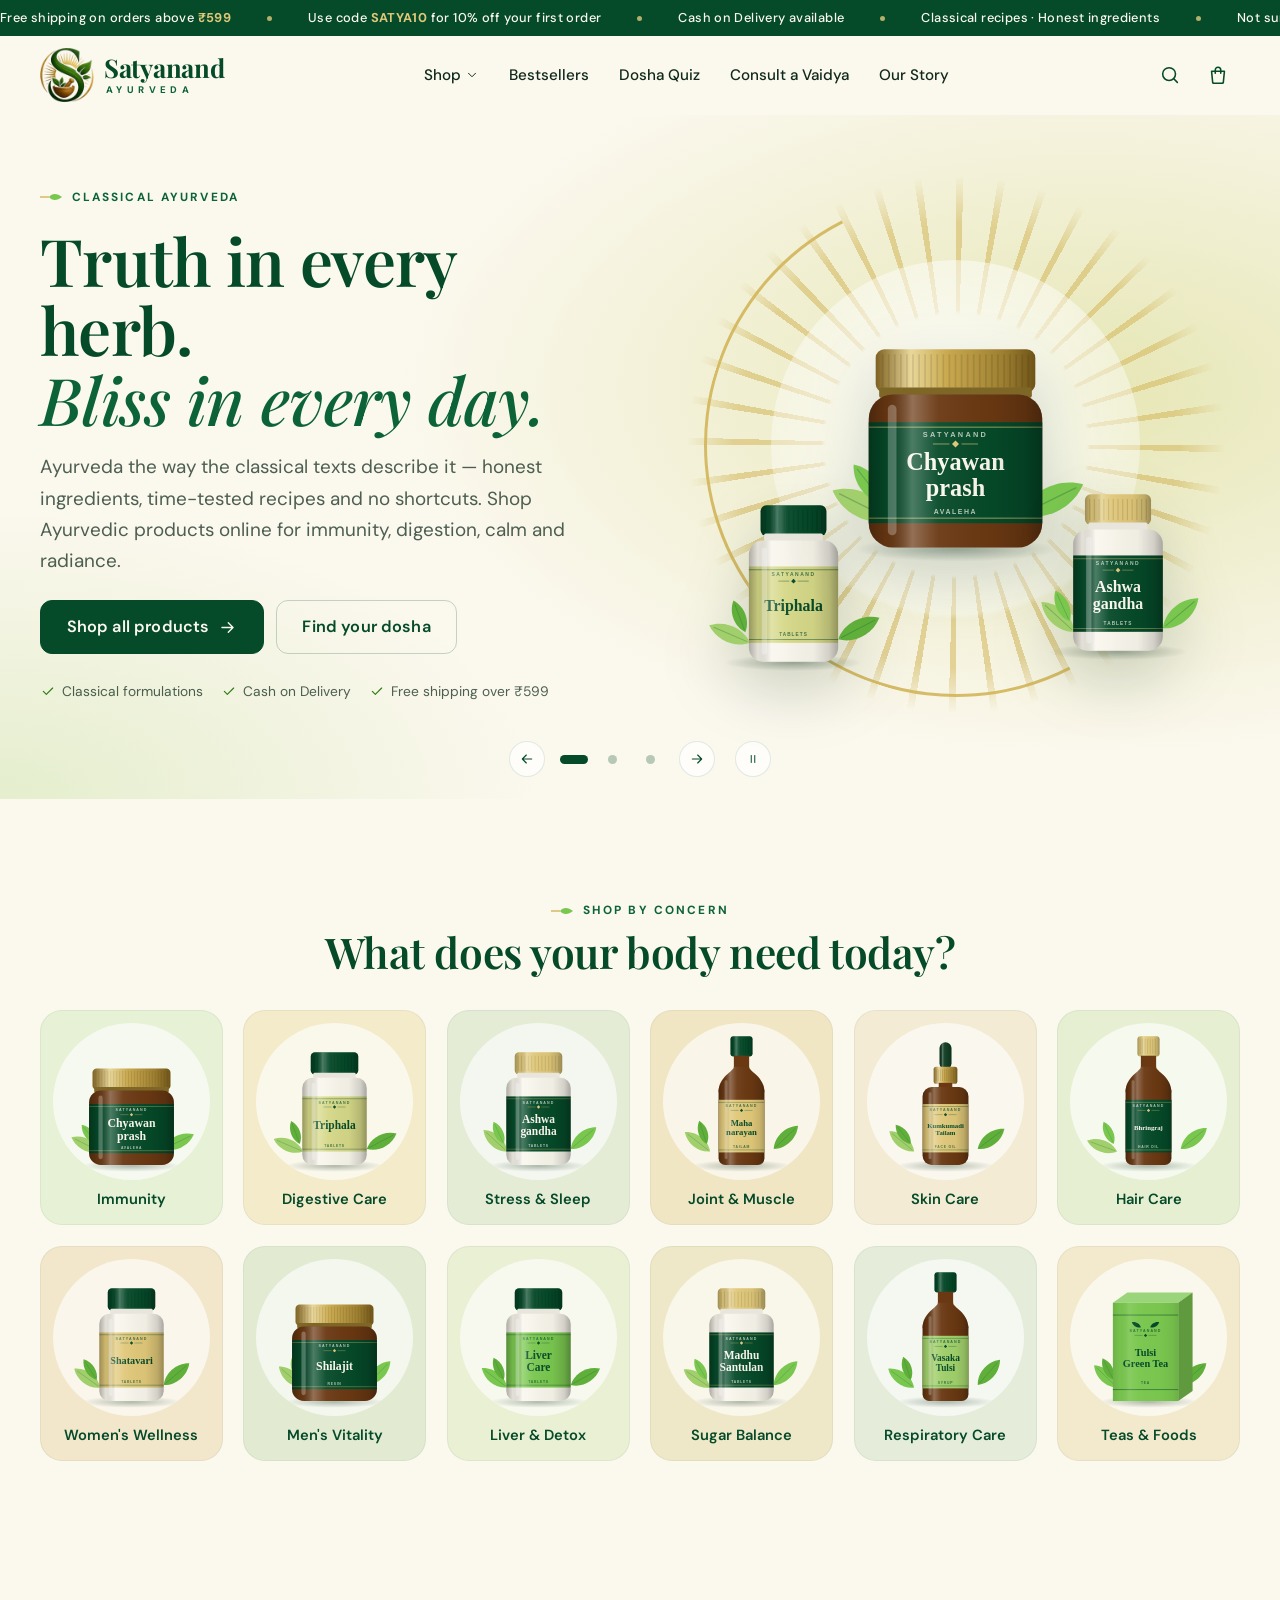
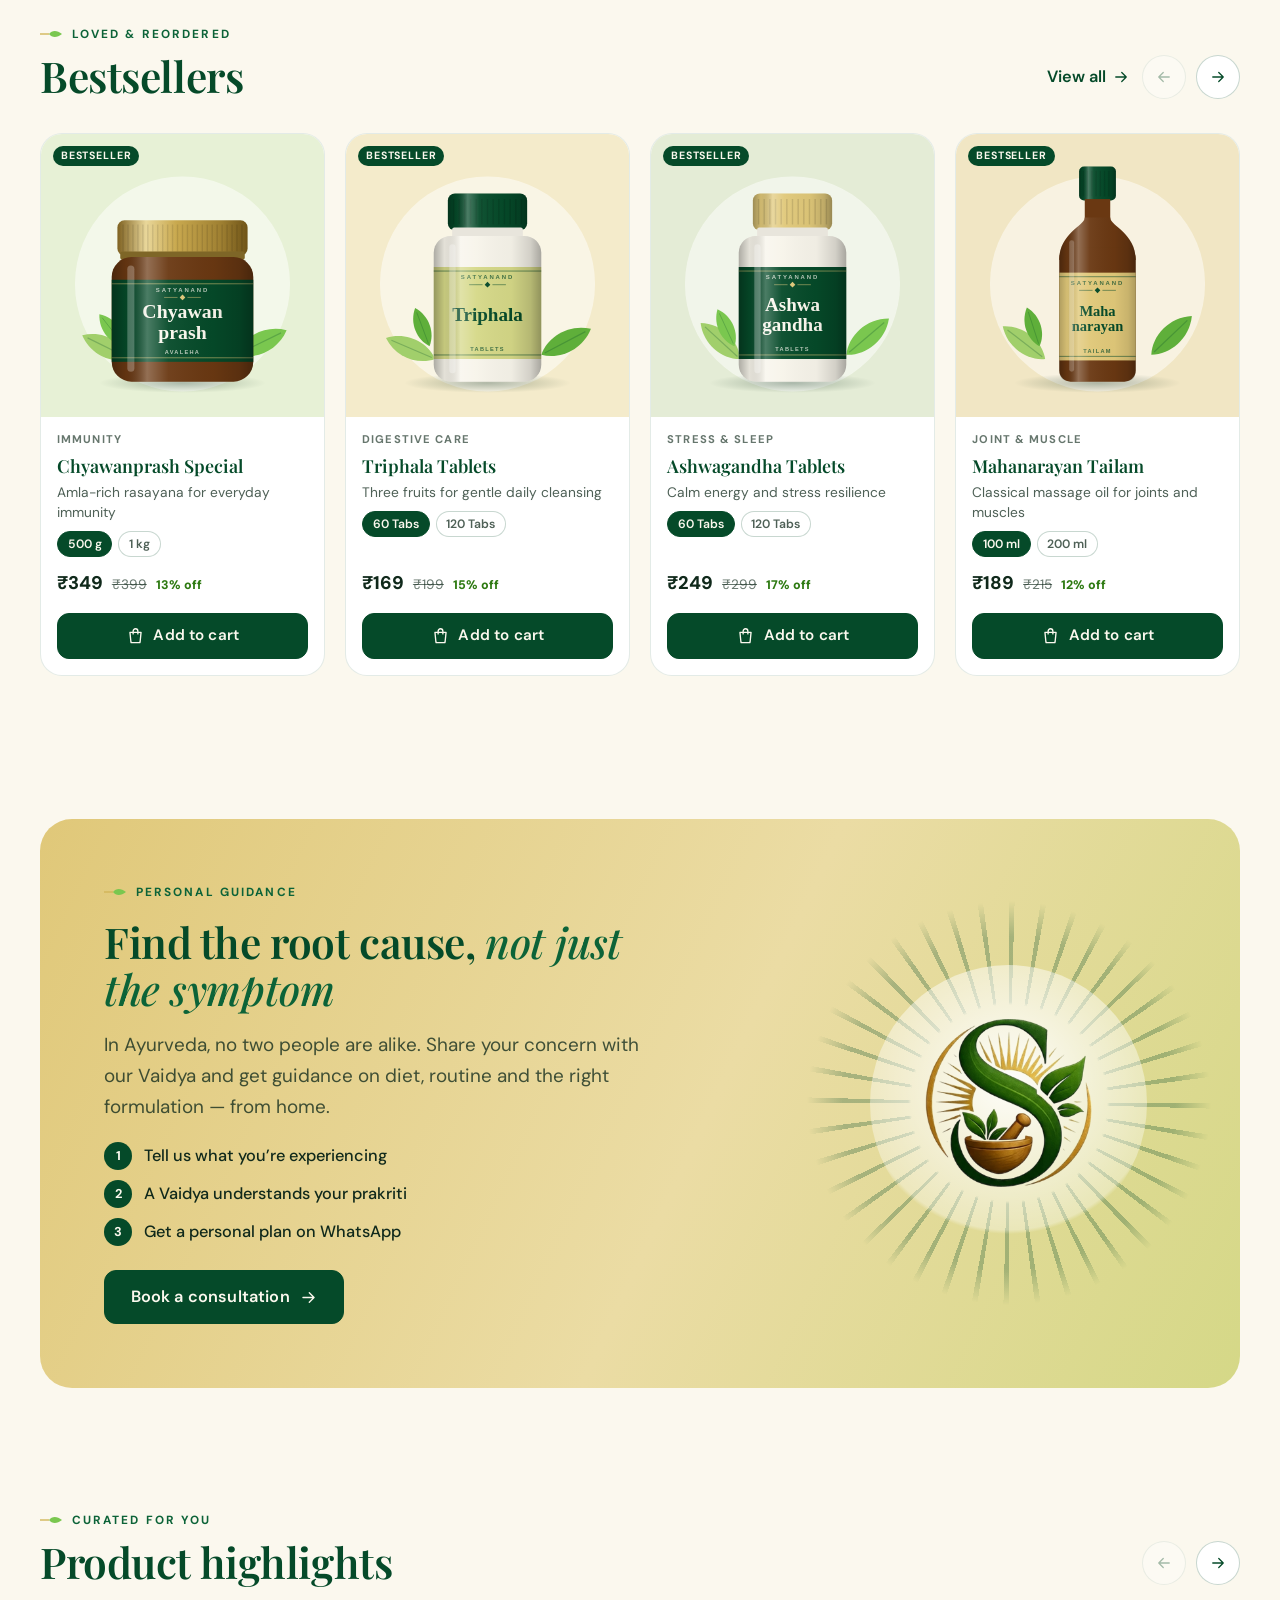
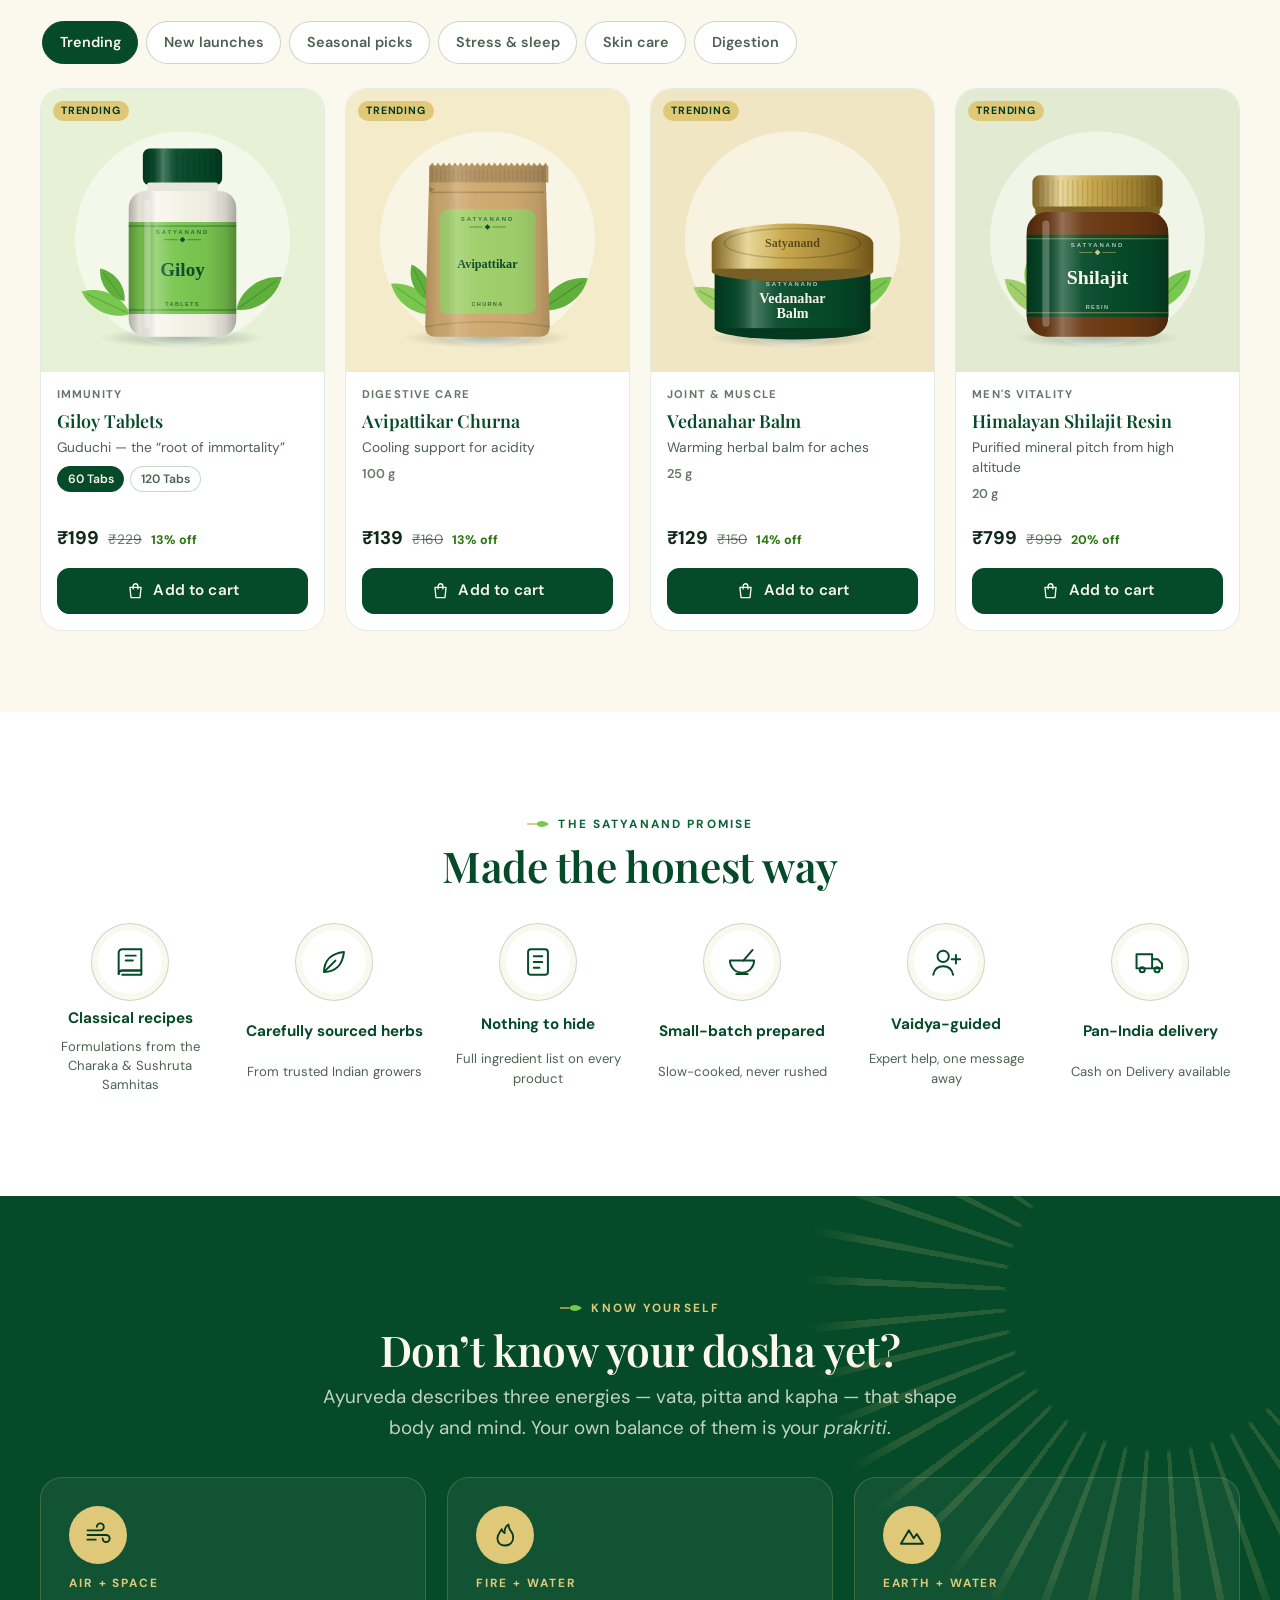
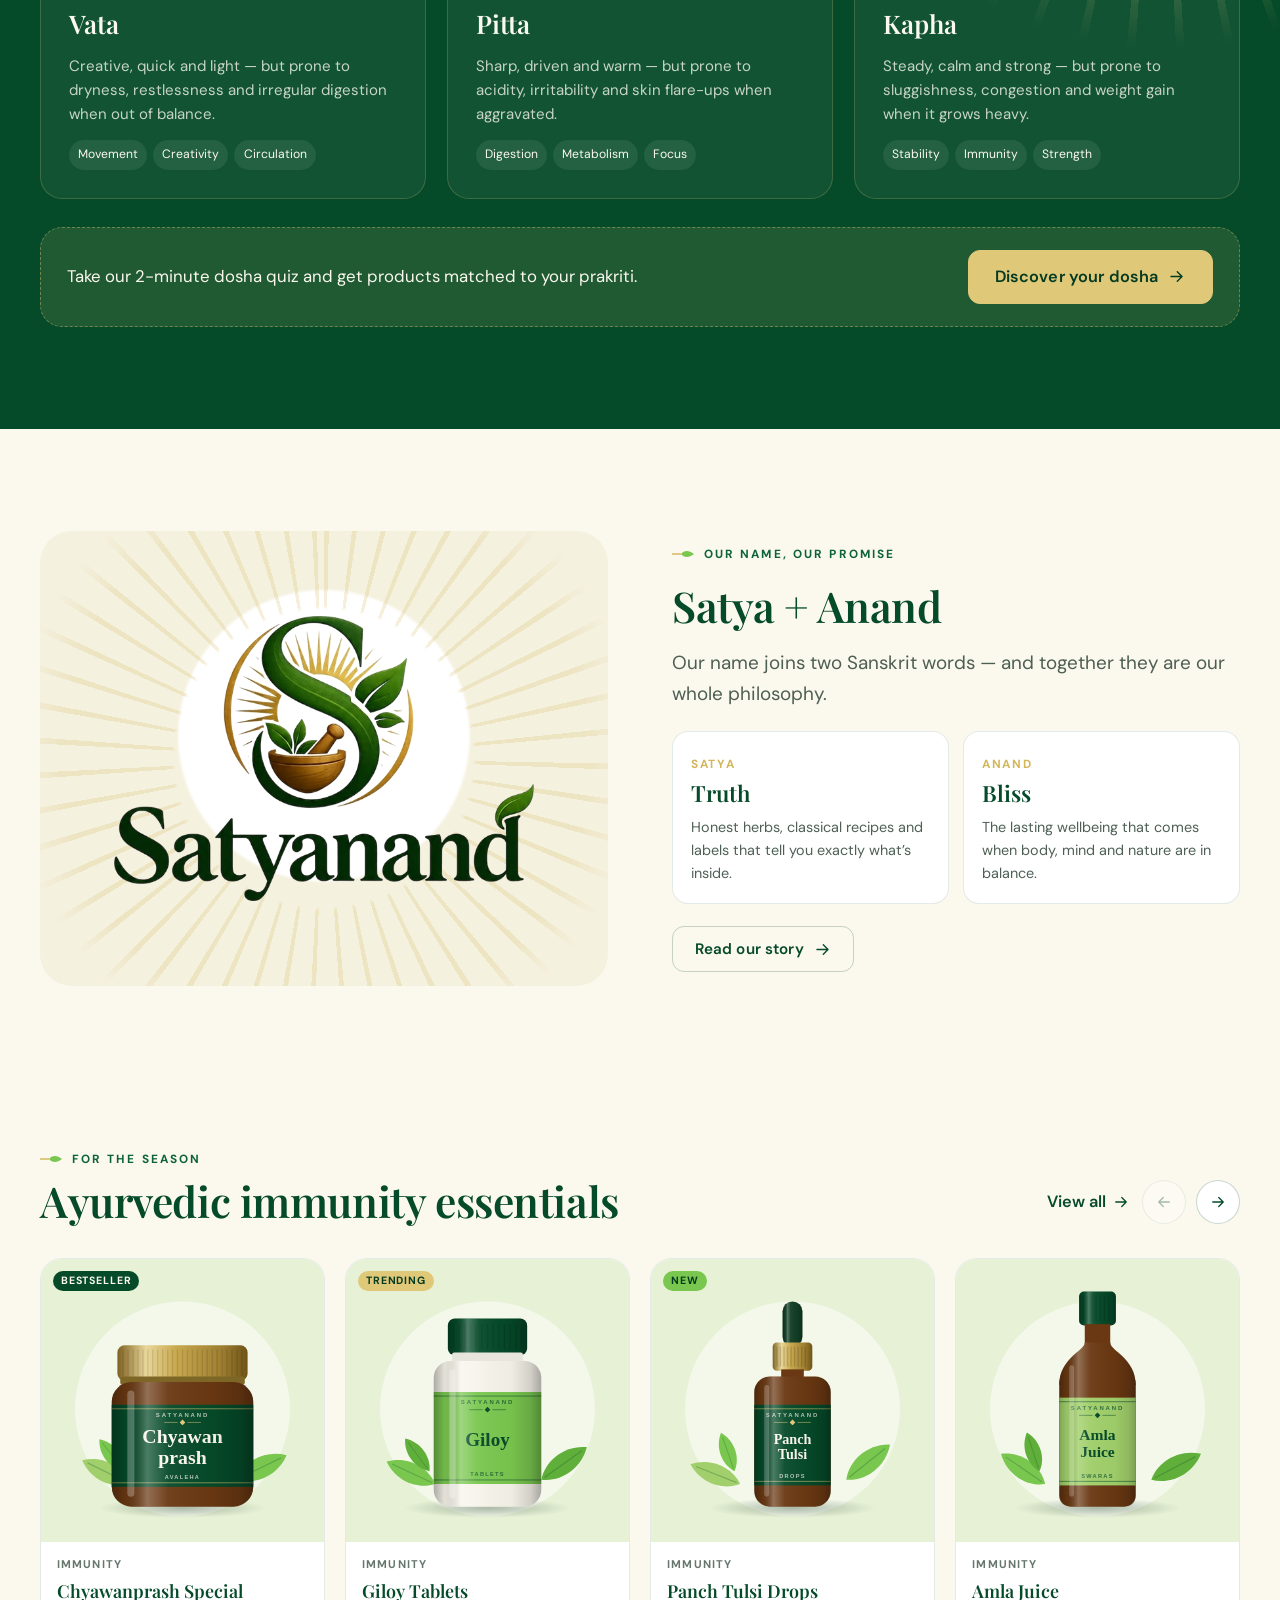
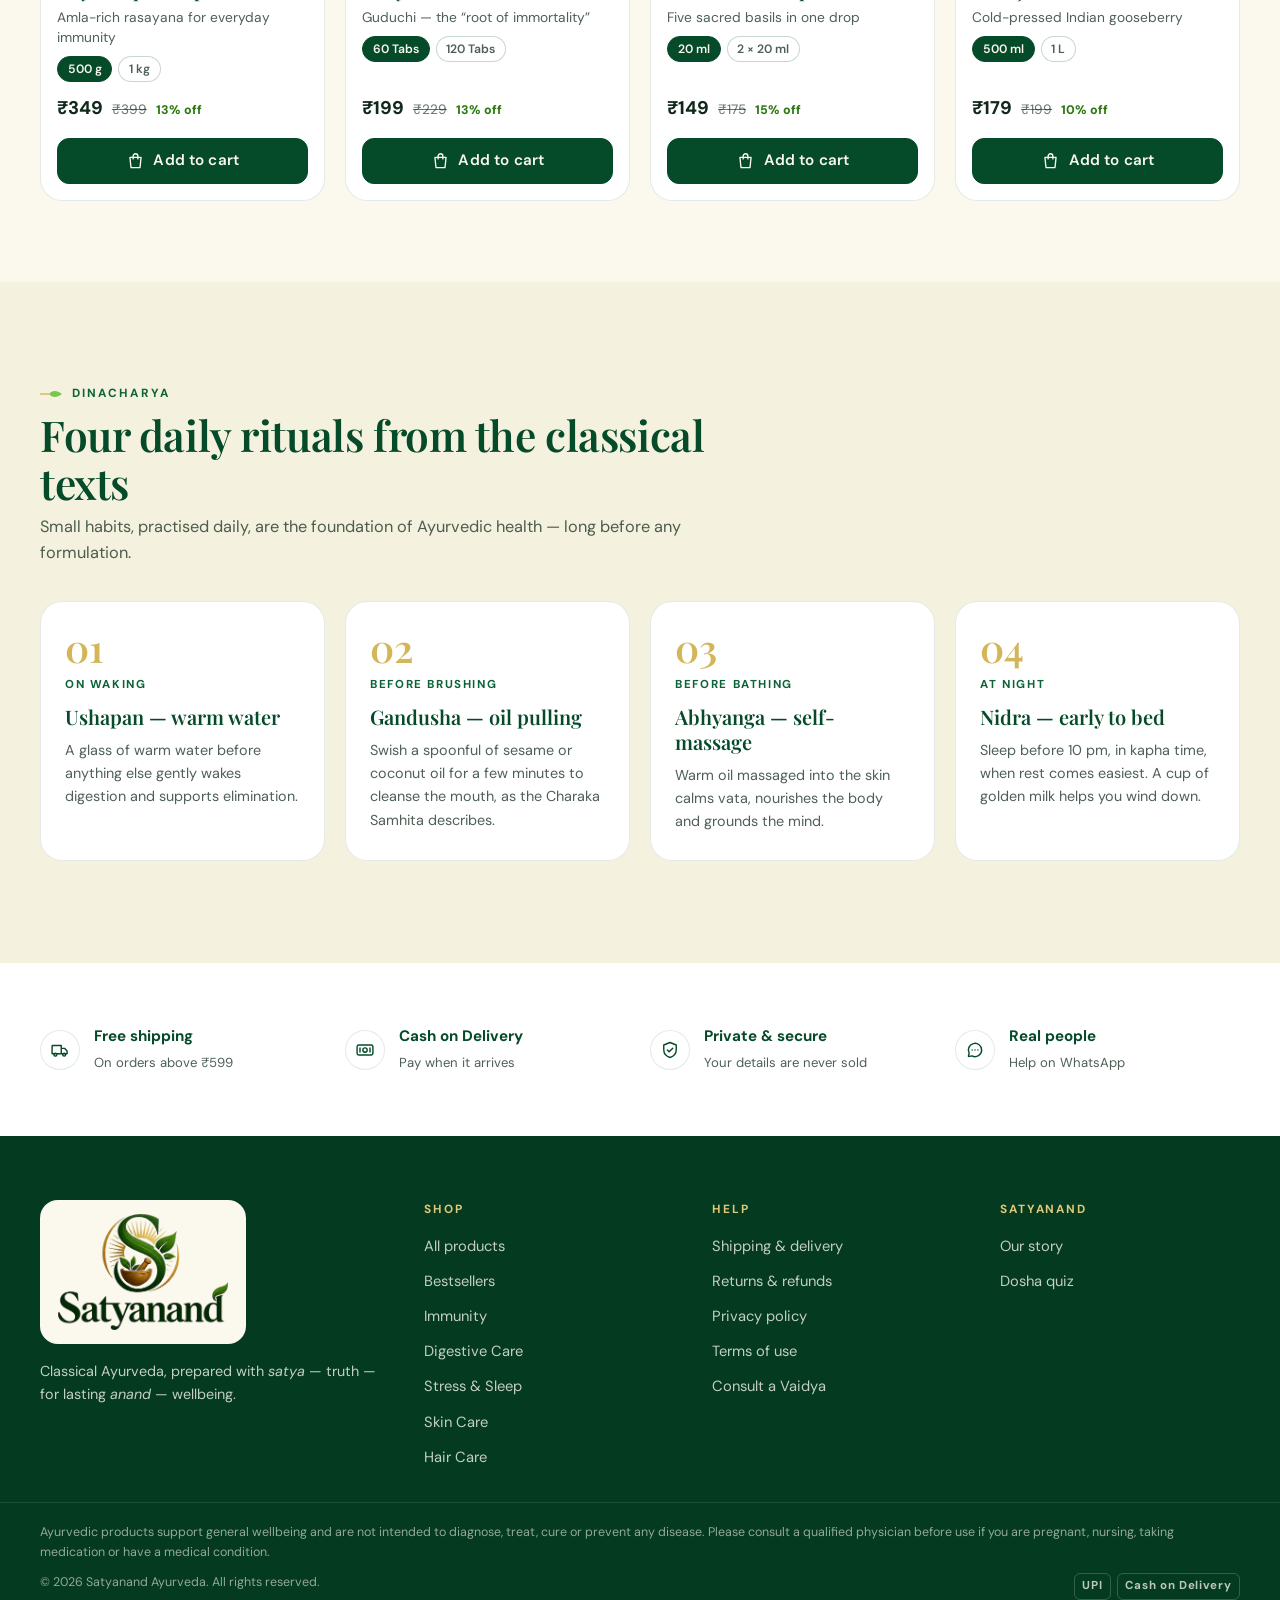
==== commit 70f0c4a2: "Target Ayurvedic product searches: per-page meta, product schema, sitemap Co-Authored-By: Claude Opu" ====
--- a/index.html
+++ b/index.html
@@ -3,15 +3,66 @@
 <head>
 <meta charset="utf-8">
 <meta name="viewport" content="width=device-width, initial-scale=1, viewport-fit=cover">
-<title>Satyanand Ayurveda — Authentic Ayurvedic Products Online</title>
-<meta name="description" content="Classical Ayurvedic formulations for immunity, digestion, stress, skin and hair — honestly made. Free shipping above ₹599, Cash on Delivery across India.">
+<title>Ayurvedic Products Online in India | Satyanand Ayurveda</title>
+<meta name="description" content="Shop Ayurvedic products online: classical formulations for immunity, digestion and stress, plus herbal skin and hair care. Cash on Delivery across India.">
+<link rel="canonical" href="https://zeus-shourya.github.io/satyanand-ayurveda/">
+<meta name="robots" content="index, follow, max-image-preview:large">
 <meta name="theme-color" content="#054A29">
 <meta property="og:type" content="website">
 <meta property="og:site_name" content="Satyanand Ayurveda">
-<meta property="og:title" content="Satyanand Ayurveda — Authentic Ayurvedic Products Online">
-<meta property="og:description" content="Classical Ayurvedic formulations for immunity, digestion, stress, skin and hair — honestly made. Free shipping above ₹599, Cash on Delivery across India.">
-<meta property="og:image" content="assets/img/og-image.jpg">
+<meta property="og:locale" content="en_IN">
+<meta property="og:title" content="Ayurvedic Products Online in India | Satyanand Ayurveda">
+<meta property="og:description" content="Shop Ayurvedic products online: classical formulations for immunity, digestion and stress, plus herbal skin and hair care. Cash on Delivery across India.">
+<meta property="og:url" content="https://zeus-shourya.github.io/satyanand-ayurveda/">
+<meta property="og:image" content="https://zeus-shourya.github.io/satyanand-ayurveda/assets/img/og-image.jpg">
+<meta property="og:image:width" content="1200">
+<meta property="og:image:height" content="630">
+<meta property="og:image:alt" content="Satyanand Ayurveda logo: a leaf-shaped S with a rising sun and a mortar and pestle">
 <meta name="twitter:card" content="summary_large_image">
+<meta name="twitter:title" content="Ayurvedic Products Online in India | Satyanand Ayurveda">
+<meta name="twitter:description" content="Shop Ayurvedic products online: classical formulations for immunity, digestion and stress, plus herbal skin and hair care. Cash on Delivery across India.">
+<meta name="twitter:image" content="https://zeus-shourya.github.io/satyanand-ayurveda/assets/img/og-image.jpg">
+<script type="application/ld+json">
+{
+  "@context": "https://schema.org",
+  "@graph": [
+    {
+      "@type": "OnlineStore",
+      "@id": "https://zeus-shourya.github.io/satyanand-ayurveda/#business",
+      "name": "Satyanand Ayurveda",
+      "url": "https://zeus-shourya.github.io/satyanand-ayurveda/",
+      "logo": {
+        "@type": "ImageObject",
+        "url": "https://zeus-shourya.github.io/satyanand-ayurveda/assets/img/icon-512.png",
+        "width": 512,
+        "height": 512
+      },
+      "image": "https://zeus-shourya.github.io/satyanand-ayurveda/assets/img/og-image.jpg",
+      "description": "Online store for classical Ayurvedic formulations, herbal skin and hair care, and Ayurvedic teas and foods, delivered across India with Cash on Delivery.",
+      "slogan": "Truth in every herb. Bliss in every day.",
+      "areaServed": { "@type": "Country", "name": "India" }
+    },
+    {
+      "@type": "WebSite",
+      "@id": "https://zeus-shourya.github.io/satyanand-ayurveda/#website",
+      "url": "https://zeus-shourya.github.io/satyanand-ayurveda/",
+      "name": "Satyanand Ayurveda",
+      "inLanguage": "en-IN",
+      "publisher": { "@id": "https://zeus-shourya.github.io/satyanand-ayurveda/#business" }
+    },
+    {
+      "@type": "WebPage",
+      "@id": "https://zeus-shourya.github.io/satyanand-ayurveda/#webpage",
+      "url": "https://zeus-shourya.github.io/satyanand-ayurveda/",
+      "name": "Ayurvedic Products Online in India | Satyanand Ayurveda",
+      "description": "Shop Ayurvedic products online: classical formulations for immunity, digestion and stress, plus herbal skin and hair care. Cash on Delivery across India.",
+      "inLanguage": "en-IN",
+      "isPartOf": { "@id": "https://zeus-shourya.github.io/satyanand-ayurveda/#website" },
+      "about": { "@id": "https://zeus-shourya.github.io/satyanand-ayurveda/#business" }
+    }
+  ]
+}
+</script>
 <link rel="icon" type="image/png" sizes="32x32" href="assets/img/favicon-32.png">
 <link rel="apple-touch-icon" href="assets/img/apple-touch-icon.png">
 <link rel="manifest" href="site.webmanifest">
@@ -23,7 +74,7 @@
 <script defer src="assets/js/config.js?v=1"></script>
 <script defer src="assets/js/catalog.js?v=1"></script>
 <script defer src="assets/js/packshot.js?v=1"></script>
-<script defer src="assets/js/store.js?v=1"></script>
+<script defer src="assets/js/store.js?v=2"></script>
 <script defer src="assets/js/home.js?v=1"></script>
 </head>
 <body data-page="home">
@@ -177,7 +228,7 @@
             <div class="slide__text">
               <span class="eyebrow">Classical Ayurveda</span>
               <h1 class="h1">Truth in every herb.<br><em>Bliss in every day.</em></h1>
-              <p class="lead">Ayurveda the way the classical texts describe it — honest ingredients, time-tested recipes and no shortcuts. For immunity, digestion, calm and radiance.</p>
+              <p class="lead">Ayurveda the way the classical texts describe it — honest ingredients, time-tested recipes and no shortcuts. Shop Ayurvedic products online for immunity, digestion, calm and radiance.</p>
               <div class="slide__ctas">
                 <a class="btn btn--primary btn--lg" href="shop.html">Shop all products <svg class="i" viewBox="0 0 24 24" width="24" height="24" fill="none" stroke="currentColor" stroke-width="1.7" stroke-linecap="round" stroke-linejoin="round" aria-hidden="true" focusable="false"><path d="M5 12h14M13 6l6 6-6 6"/></svg></a>
                 <a class="btn btn--outline btn--lg" href="dosha-quiz.html">Find your dosha</a>
@@ -225,7 +276,7 @@
         <div class="slide slide--gold" role="group" aria-roledescription="slide" aria-label="3 of 3">
           <div class="wrap slide__inner">
             <div class="slide__text">
-              <span class="eyebrow">Beauty rituals</span>
+              <span class="eyebrow">Herbal skin care</span>
               <h2 class="h1">The saffron secret to <em>radiant skin</em></h2>
               <p class="lead">Kumkumadi Tailam, Haldi Chandan Ubtan and pure Gulab Jal — beauty rituals from the classical texts, made the slow way.</p>
               <div class="slide__ctas">
@@ -390,7 +441,7 @@
         </article>
       </div>
       <div class="dosha-cta" data-reveal>
-        <p>Take our 2-minute quiz and get products matched to your prakriti.</p>
+        <p>Take our 2-minute dosha quiz and get products matched to your prakriti.</p>
         <a class="btn btn--gold btn--lg" href="dosha-quiz.html">Discover your dosha <svg class="i" viewBox="0 0 24 24" width="24" height="24" fill="none" stroke="currentColor" stroke-width="1.7" stroke-linecap="round" stroke-linejoin="round" aria-hidden="true" focusable="false"><path d="M5 12h14M13 6l6 6-6 6"/></svg></a>
       </div>
     </div>
@@ -421,7 +472,7 @@
       <div class="sec-head">
         <div class="sec-head__text">
           <span class="eyebrow">For the season</span>
-          <h2 class="h2" id="imm-title">Immunity essentials</h2>
+          <h2 class="h2" id="imm-title">Ayurvedic immunity essentials</h2>
         </div>
         <div class="sec-head__tools">
           <a class="link-arrow" href="shop.html?cat=immunity">View all <svg class="i" viewBox="0 0 24 24" width="24" height="24" fill="none" stroke="currentColor" stroke-width="1.7" stroke-linecap="round" stroke-linejoin="round" aria-hidden="true" focusable="false"><path d="M5 12h14M13 6l6 6-6 6"/></svg></a>
